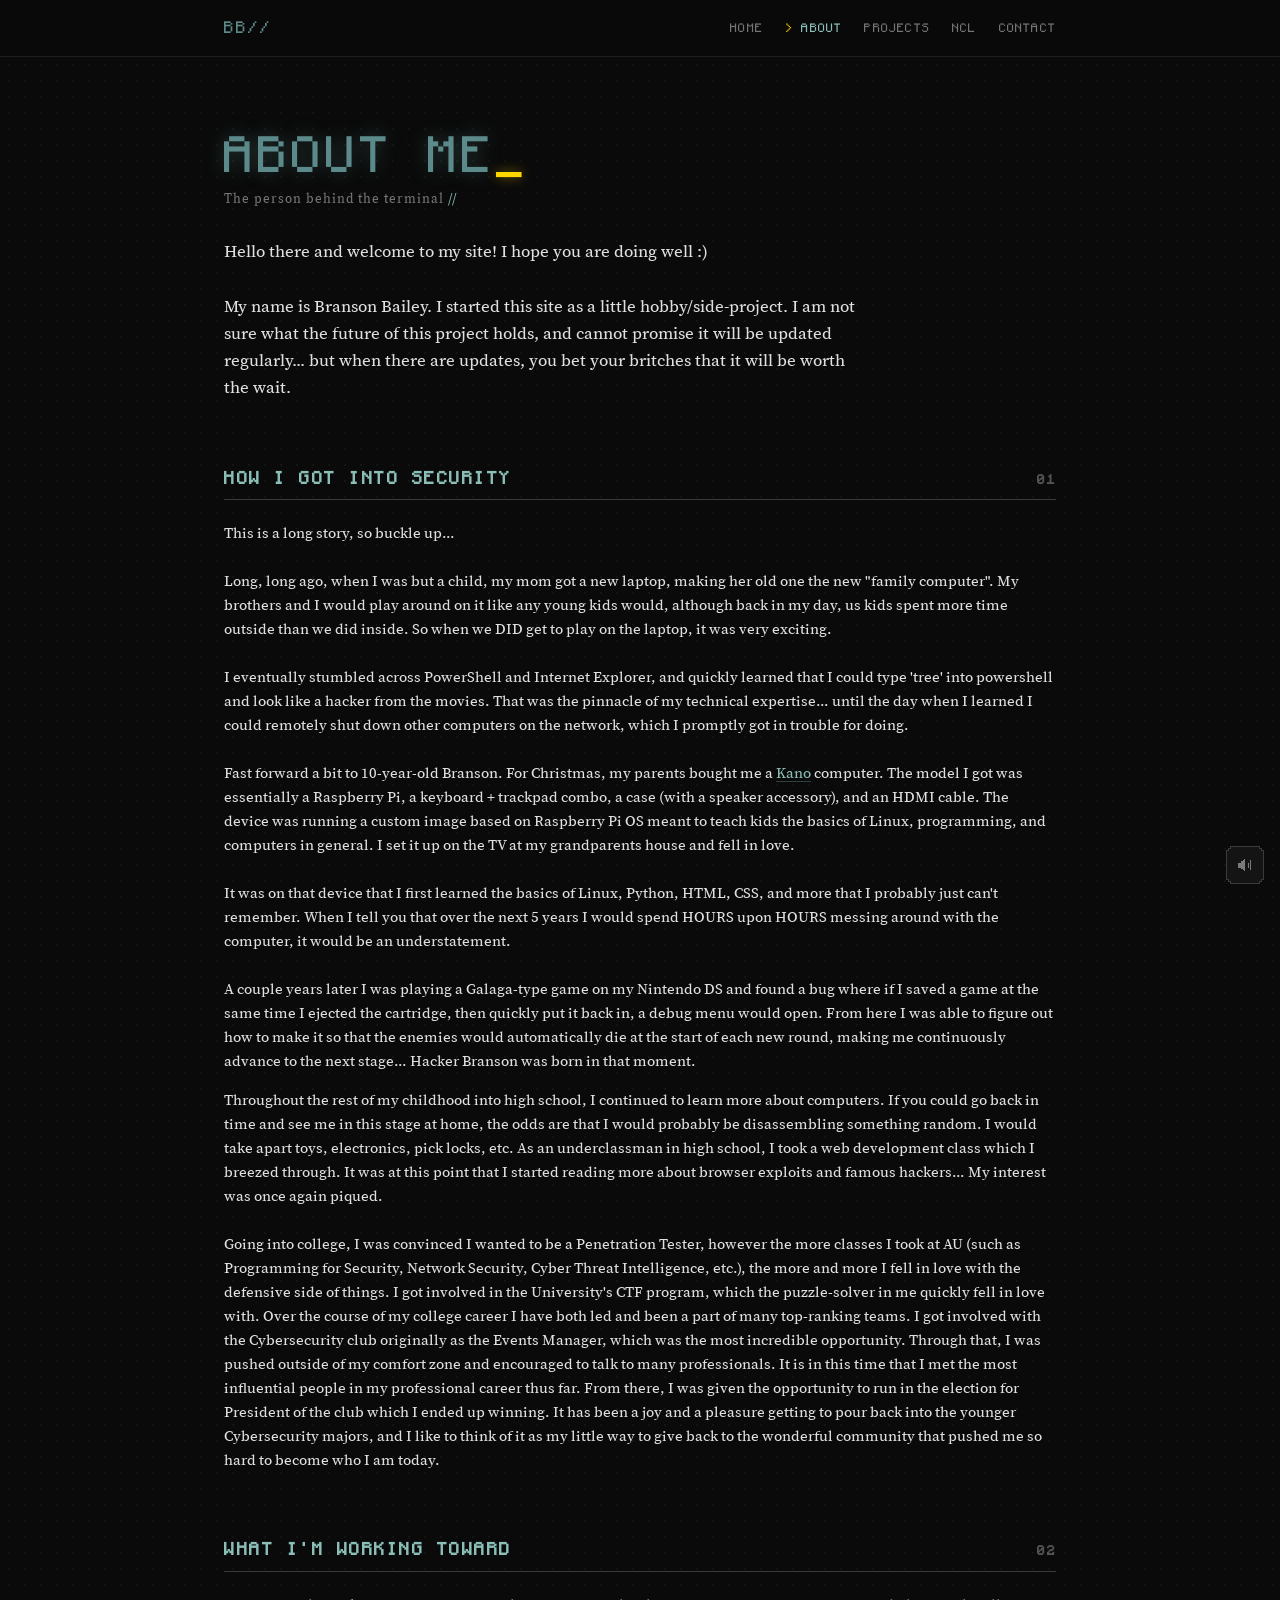
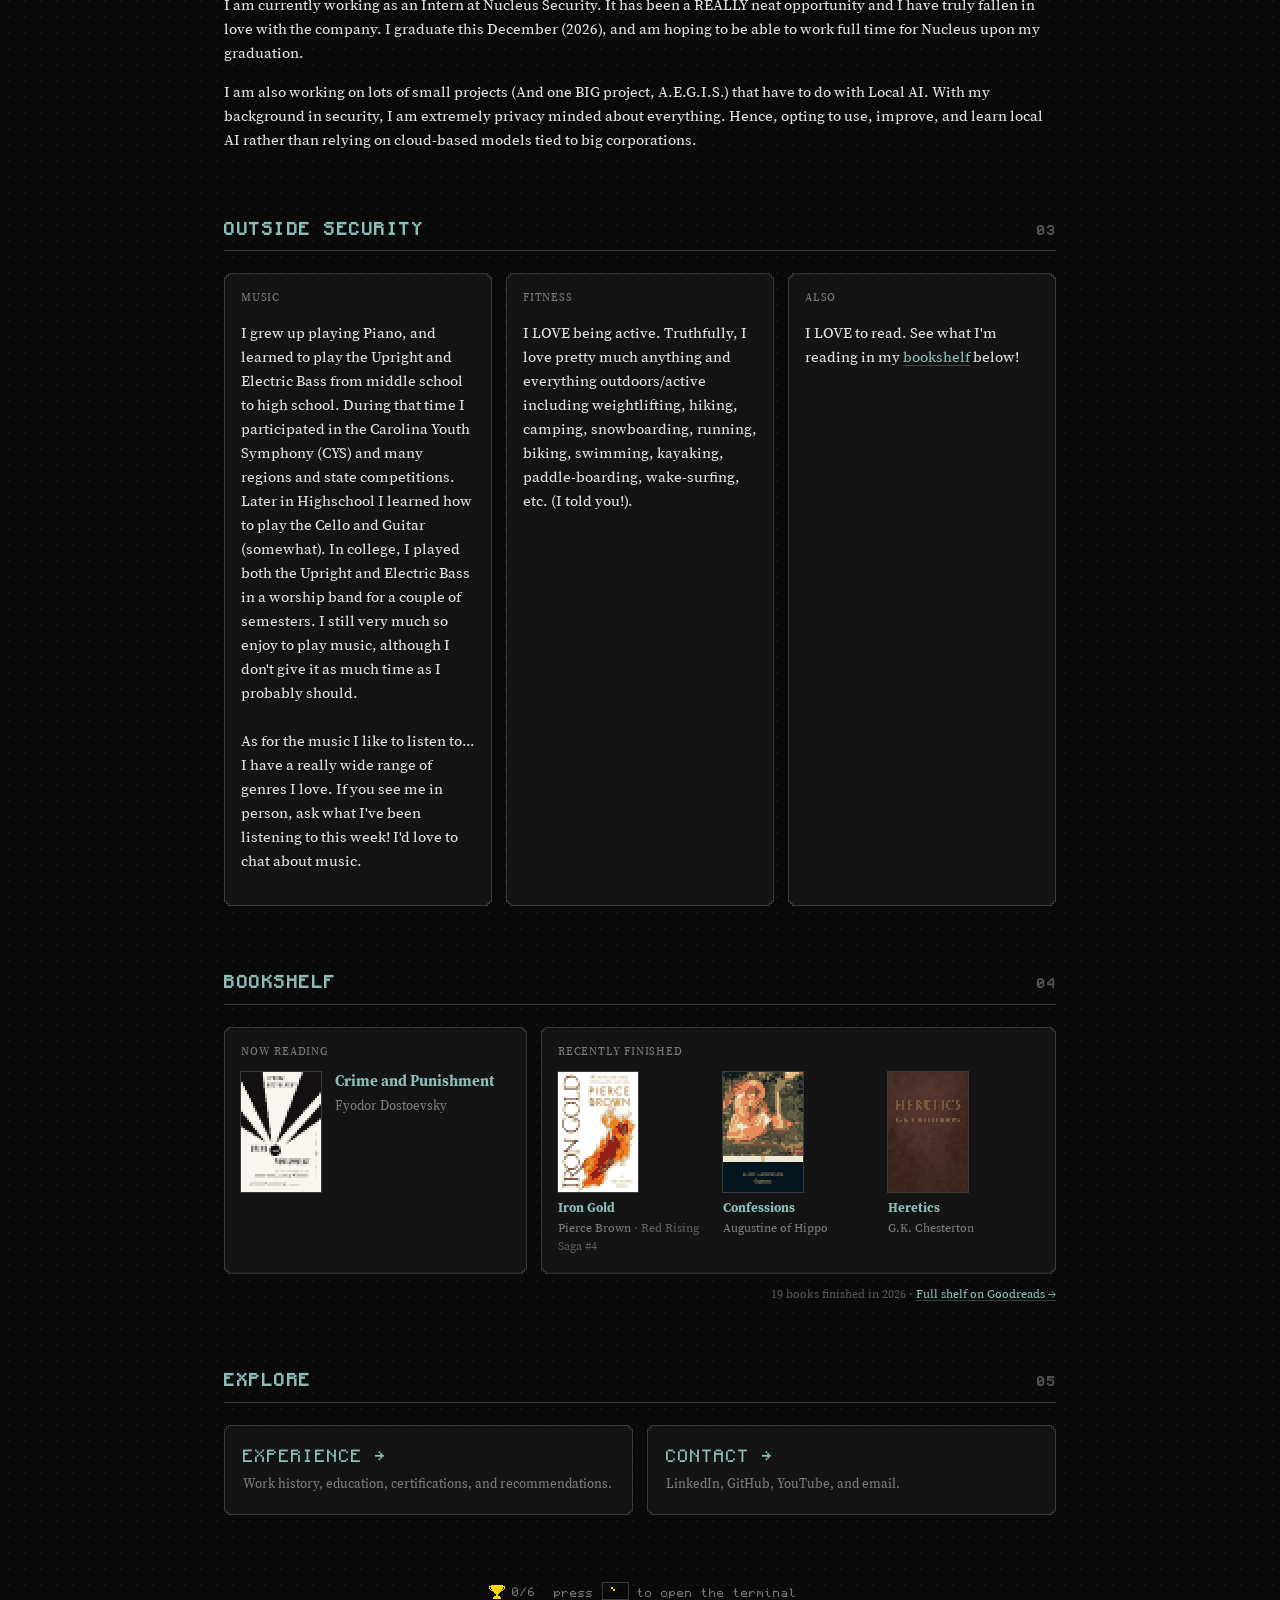
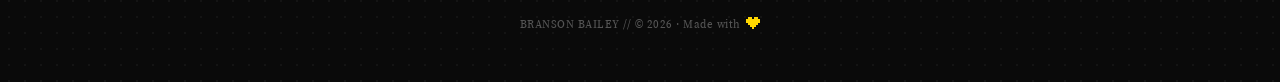
==== about/index.html @ 290ef8e9 "Bookshelf: update from Goodreads" ====
<!DOCTYPE html>
<html lang="en">
<head>
<meta charset="UTF-8">
<meta name="viewport" content="width=device-width, initial-scale=1">
<title>About // Branson Bailey</title>
<meta name="description" content="About Branson Bailey: how he got into cybersecurity, what he is working toward, and life outside security.">
<link rel="canonical" href="https://bransonbailey.github.io/about/">
<meta property="og:type" content="website">
<meta property="og:site_name" content="Branson Bailey">
<meta property="og:title" content="About // Branson Bailey">
<meta property="og:description" content="About Branson Bailey: how he got into cybersecurity, what he is working toward, and life outside security.">
<meta property="og:url" content="https://bransonbailey.github.io/about/">
<meta property="og:image" content="https://bransonbailey.github.io/og-card.png">
<meta property="og:image:width" content="1200">
<meta property="og:image:height" content="630">
<meta property="og:image:alt" content="Pixel-art portrait of Branson Bailey next to his name and role">
<meta name="twitter:card" content="summary_large_image">
<meta name="twitter:title" content="About // Branson Bailey">
<meta name="twitter:description" content="About Branson Bailey: how he got into cybersecurity, what he is working toward, and life outside security.">
<meta name="twitter:image" content="https://bransonbailey.github.io/og-card.png">
<link rel="icon" href="../favicon.svg" type="image/svg+xml">
<link rel="icon" href="../favicon-32.png" type="image/png" sizes="32x32">
<link rel="apple-touch-icon" href="../apple-touch-icon.png">
<link rel="stylesheet" href="../style.css?v=20261014h">
<script src="../console.js?v=20261014h" defer></script>
</head>
<body>

<nav aria-label="Primary">
  <div class="nav-inner">
    <a class="mark" href="../index.html">BB//</a>
    <div class="nav-links">
      <a href="../index.html">Home</a>
      <a href="index.html" class="active" aria-current="page">About</a>
      <a href="../projects/index.html">Projects</a>
      <a href="../ncl/index.html">NCL</a>
      <a href="../index.html#contact">Contact</a>
    </div>
  </div>
</nav>

<main class="report" id="top">

  <h1>ABOUT ME<span class="cursor" aria-hidden="true">_</span></h1>
  <div class="subtitle">The person behind the terminal <span class="accent">//</span></div>

  <!-- To fill in: replace each <p class="placeholder">...</p> with normal <p>...</p> paragraphs.
       Add or remove paragraphs freely; the layout adapts. -->

       <p class="lede">Hello there and welcome to my site! I hope you are doing well :)<br><br>My name is Branson Bailey. I started this site as a little hobby/side-project. I am not sure what the future of this project holds, and cannot promise it will be updated regularly... but when there are updates, you bet your britches that it will be worth the wait.</p>

  <!-- ===================== STORY ===================== -->
  <h2 id="story"><span>How I Got Into Security</span><span class="idx">01</span></h2>
  <p class="">This is a long story, so buckle up...<br><br>Long, long ago, when I was but a child, my mom got a new laptop, making her old one the new "family computer". My brothers and I would play around on it like any young kids would, although back in my day, us kids spent more time outside than we did inside. So when we DID get to play on the laptop, it was very exciting.<br><br>I eventually stumbled across PowerShell and Internet Explorer, and quickly learned that I could type 'tree' into powershell and look like a hacker from the movies. That was the pinnacle of my technical expertise... until the day when I learned I could remotely shut down other computers on the network, which I promptly got in trouble for doing.<br><br>Fast forward a bit to 10-year-old Branson. For Christmas, my parents bought me a <a href="https://www.kano.me" target="_blank" rel="noopener noreferrer">Kano</a> computer. The model I got was essentially a Raspberry Pi, a keyboard + trackpad combo, a case (with a speaker accessory), and an HDMI cable. The device was running a custom image based on Raspberry Pi OS meant to teach kids the basics of Linux, programming, and computers in general. I set it up on the TV at my grandparents house and fell in love.<br><br>It was on that device that I first learned the basics of Linux, Python, HTML, CSS, and more that I probably just can't remember. When I tell you that over the next 5 years I would spend HOURS upon HOURS messing around with the computer, it would be an understatement.<br><br>A couple years later I was playing a Galaga-type game on my Nintendo DS and found a bug where if I saved a game at the same time I ejected the cartridge, then quickly put it back in, a debug menu would open. From here I was able to figure out how to make it so that the enemies would automatically die at the start of each new round, making me continuously advance to the next stage... Hacker Branson was born in that moment.</p>
  <p class="">Throughout the rest of my childhood into high school, I continued to learn more about computers. If you could go back in time and see me in this stage at home, the odds are that I would probably be disassembling something random. I would take apart toys, electronics, pick locks, etc. As an underclassman in high school, I took a web development class which I breezed through. It was at this point that I started reading more about browser exploits and famous hackers... My interest was once again piqued.<br><br>Going into college, I was convinced I wanted to be a Penetration Tester, however the more classes I took at AU (such as Programming for Security, Network Security, Cyber Threat Intelligence, etc.), the more and more I fell in love with the defensive side of things. I got involved in the University's CTF program, which the puzzle-solver in me quickly fell in love with. Over the course of my college career I have both led and been a part of many top-ranking teams. I got involved with the Cybersecurity club originally as the Events Manager, which was the most incredible opportunity. Through that, I was pushed outside of my comfort zone and encouraged to talk to many professionals. It is in this time that I met the most influential people in my professional career thus far. From there, I was given the opportunity to run in the election for President of the club which I ended up winning. It has been a joy and a pleasure getting to pour back into the younger Cybersecurity majors, and I like to think of it as my little way to give back to the wonderful community that pushed me so hard to become who I am today.</p>

  <!-- ===================== GOALS ===================== -->
  <h2 id="goals"><span>What I'm Working Toward</span><span class="idx">02</span></h2>
  <p class="">I am currently working as an Intern at Nucleus Security. It has been a REALLY neat opportunity and I have truly fallen in love with the company. I graduate this December (2026), and am hoping to be able to work full time for Nucleus upon my graduation.</p>
  <p class="">I am also working on lots of small projects (And one BIG project, A.E.G.I.S.) that have to do with Local AI. With my background in security, I am extremely privacy minded about everything. Hence, opting to use, improve, and learn local AI rather than relying on cloud-based models tied to big corporations.</p>

  <!-- ===================== OUTSIDE ===================== -->
  <h2 id="outside"><span>Outside Security</span><span class="idx">03</span></h2>
  <div class="about-grid">
    <div class="about-card">
      <div class="stat-label">Music</div>
      <p class="">I grew up playing Piano, and learned to play the Upright and Electric Bass from middle school to high school. During that time I participated in the Carolina Youth Symphony (CYS) and many regions and state competitions. Later in Highschool I learned how to play the Cello and Guitar (somewhat). In college, I played both the Upright and Electric Bass in a worship band for a couple of semesters. I still very much so enjoy to play music, although I don't give it as much time as I probably should.<br><br>As for the music I like to listen to... I have a really wide range of genres I love. If you see me in person, ask what I've been listening to this week! I'd love to chat about music.</p>
    </div>
    <div class="about-card">
      <div class="stat-label">Fitness</div>
      <p class="">I LOVE being active. Truthfully, I love pretty much anything and everything outdoors/active including weightlifting, hiking, camping, snowboarding, running, biking, swimming, kayaking, paddle-boarding, wake-surfing, etc. (I told you!).</p>
    </div>
    <div class="about-card">
      <div class="stat-label">Also</div>
      <p class="">I LOVE to read. See what I'm reading in my <a href="#reading">bookshelf</a> below!</p>
    </div>
  </div>

  <!-- ===================== BOOKSHELF ===================== -->
  <h2 id="reading"><span>Bookshelf</span><span class="idx">04</span></h2>
  <!-- reading:start (generated daily from Goodreads by .github/scripts/reading.py; edits between these markers are overwritten) -->
  <div class="shelf">
    <div class="about-card shelf-now">
      <div class="stat-label">Now reading</div>
      <a class="book" href="https://www.goodreads.com/book/show/28348" rel="noopener">
        <img class="book-cover" src="../books/28348.png" width="80" height="120" alt="" loading="lazy">
        <span class="book-text"><span class="book-title">Crime and Punishment</span><span class="book-by">Fyodor Dostoevsky</span></span>
      </a>
    </div>
    <div class="about-card shelf-recent">
      <div class="stat-label">Recently finished</div>
      <div class="shelf-row">
        <a class="book book-sm" href="https://www.goodreads.com/book/show/33257757" rel="noopener">
          <img class="book-cover" src="../books/33257757.png" width="80" height="120" alt="" loading="lazy">
          <span class="book-text"><span class="book-title">Iron Gold</span><span class="book-by">Pierce Brown <span class="dim">&middot; Red Rising Saga #4</span></span></span>
        </a>
        <a class="book book-sm" href="https://www.goodreads.com/book/show/95198786" rel="noopener">
          <img class="book-cover" src="../books/95198786.png" width="80" height="120" alt="" loading="lazy">
          <span class="book-text"><span class="book-title">Confessions</span><span class="book-by">Augustine of Hippo</span></span>
        </a>
        <a class="book book-sm" href="https://www.goodreads.com/book/show/612143" rel="noopener">
          <img class="book-cover" src="../books/612143.png" width="80" height="120" alt="" loading="lazy">
          <span class="book-text"><span class="book-title">Heretics</span><span class="book-by">G.K. Chesterton</span></span>
        </a>
      </div>
    </div>
  </div>
  <p class="note shelf-note">19 books finished in 2026 &middot; <a href="https://www.goodreads.com/user/show/196218728" rel="noopener">Full shelf on Goodreads &rarr;</a></p>
  <!-- reading:end -->

  <!-- ===================== NEXT ===================== -->
  <h2><span>Explore</span><span class="idx">05</span></h2>
  <div class="explore">
    <a href="../index.html">
      <div class="stat-value">EXPERIENCE &rarr;</div>
      <p>Work history, education, certifications, and recommendations.</p>
    </a>
    <a href="../index.html#contact">
      <div class="stat-value">CONTACT &rarr;</div>
      <p>LinkedIn, GitHub, YouTube, and email.</p>
    </a>
  </div>

  <div class="footer">BRANSON BAILEY // &copy; 2026 &middot; Made with <svg class="heart" viewBox="0 0 7 6" shape-rendering="crispEdges" role="img" aria-label="love"><path d="M1 0h2v1H1zM4 0h2v1H4zM0 1h7v2H0zM1 3h5v1H1zM2 4h3v1H2zM3 5h1v1H3z"/></svg></div>
</main>

</body>
</html>
---- style.css ----
@font-face { font-family: 'Monocraft'; src: url(fonts/Monocraft.ttf) format('truetype'); font-display: swap; }
@font-face { font-family: 'Sourcerer'; font-weight: 400; src: url(fonts/Sourcerer-Regular.ttf) format('truetype'); font-display: swap; }
@font-face { font-family: 'Sourcerer'; font-weight: 700; src: url(fonts/Sourcerer-Bold.ttf) format('truetype'); font-display: swap; }

:root {
  --bg: #0a0a0a;
  --fg: #e0e0e0;
  --muted: rgba(224,224,224,0.5);
  --faint: rgba(224,224,224,0.35);
  --panel: #141414;
  --border: #3a3a3a;
  --rule: #1e1e1e;
  --accent: #5c8a8a;
  --accent-hi: #8abeb7;
  --blue: #2e5c8a;
  --blue-hi: #5c8aae;
  --gold: #ffd700;
  --purple: #8b5a8c;
  --green: #a1c659;
  --red: #c43e1c;
  /* pixel-art corner: two 2px steps cut into each corner */
  --notch: polygon(0 4px, 2px 4px, 2px 2px, 4px 2px, 4px 0,
    calc(100% - 4px) 0, calc(100% - 4px) 2px, calc(100% - 2px) 2px, calc(100% - 2px) 4px, 100% 4px,
    100% calc(100% - 4px), calc(100% - 2px) calc(100% - 4px), calc(100% - 2px) calc(100% - 2px), calc(100% - 4px) calc(100% - 2px), calc(100% - 4px) 100%,
    4px 100%, 4px calc(100% - 2px), 2px calc(100% - 2px), 2px calc(100% - 4px), 0 calc(100% - 4px));
}

* { box-sizing: border-box; }
html { scroll-behavior: smooth; scroll-padding-top: 72px; }
body {
  margin: 0; background: var(--bg); color: var(--fg);
  font-family: 'Sourcerer', ui-monospace, monospace; font-size: 15px; line-height: 1.6;
  display: flex; flex-direction: column; align-items: center;
}
::selection { background: var(--accent); color: var(--bg); }
a { color: var(--accent-hi); text-decoration: none; border-bottom: 1px solid rgba(138,190,183,0.3); }
a:hover { color: var(--gold); border-bottom-color: var(--gold); }
a:focus-visible, button:focus-visible { outline: 2px solid var(--gold); outline-offset: 3px; border-radius: 2px; }

/* ---------- nav ---------- */
nav {
  position: sticky; top: 0; z-index: 10; width: 100%;
  background: rgba(10,10,10,0.92); border-bottom: 1px solid var(--rule);
  display: flex; justify-content: center;
}
.nav-inner { width: 880px; max-width: 100%; padding: 0 24px; display: flex; align-items: center; justify-content: space-between; height: 56px; }
.mark { font-family: 'Monocraft', monospace; color: var(--accent); font-size: 15px; letter-spacing: 2px; border: none; }
.mark:hover { border: none; }
.nav-links { display: flex; gap: 22px; }
.nav-links a {
  font-family: 'Monocraft', monospace; font-size: 11px; letter-spacing: 1.2px; text-transform: uppercase;
  color: var(--muted); border: none; padding: 6px 0;
}
.nav-links a:hover, .nav-links a.active { color: var(--accent-hi); }
.nav-links a.active::before { content: '> '; color: var(--gold); }

/* ---------- page shell (report container) ---------- */
.report { width: 880px; max-width: 100%; padding: 72px 24px 48px; }

h1 {
  font-family: 'Monocraft', monospace; font-weight: 400; font-size: 46px; line-height: 1.1; color: var(--accent);
  letter-spacing: 3px; margin: 0 0 10px 0; text-shadow: 0 0 18px rgba(92,138,138,0.4);
}
.cursor { color: var(--gold); text-shadow: 0 0 12px rgba(255,215,0,0.45); animation: blink 1.1s steps(1) infinite; }
@keyframes blink { 50% { opacity: 0; } }
.subtitle { color: var(--muted); font-size: 13px; letter-spacing: 1px; margin-bottom: 28px; }
.subtitle .accent { color: var(--accent-hi); }
.lede { font-size: 17px; max-width: 640px; margin: 0 0 32px 0; text-wrap: pretty; }
.lede strong { color: var(--fg); }

h2 {
  font-family: 'Monocraft', monospace; font-size: 16px; color: var(--accent-hi);
  letter-spacing: 1.5px; text-transform: uppercase; border-bottom: 1px solid var(--border);
  padding-bottom: 8px; margin: 64px 0 22px 0; display: flex; justify-content: space-between; align-items: baseline;
}
h2 .idx { color: var(--faint); font-size: 12px; }

/* ---------- stat cards ---------- */
.stat-grid { display: grid; grid-template-columns: repeat(4, 1fr); gap: 14px; }
.stat-card { background: var(--panel); border: 1px solid var(--border); border-radius: 6px; padding: 14px 14px; }
.stat-label { font-size: 10.5px; color: var(--muted); text-transform: uppercase; letter-spacing: 0.8px; margin-bottom: 6px; }
.stat-value { font-size: 19px; font-weight: 700; }
.stat-sub { font-size: 11.5px; color: var(--muted); margin-top: 2px; }

/* ---------- experience timeline ---------- */
.entry { display: grid; grid-template-columns: 170px 1fr; gap: 24px; padding: 18px 0; border-bottom: 1px solid var(--rule); }
.entry:last-child { border-bottom: none; }
.when { font-size: 12px; color: var(--muted); letter-spacing: 0.5px; padding-top: 3px; }
.what h3 { font-family: 'Sourcerer', monospace; font-size: 16px; font-weight: 700; margin: 0; }
.what .org { color: var(--accent-hi); font-size: 13px; margin-bottom: 6px; }
.what p { margin: 6px 0 0; color: rgba(224,224,224,0.82); font-size: 14px; text-wrap: pretty; }
.what ul { margin: 6px 0 0; padding-left: 18px; color: rgba(224,224,224,0.82); font-size: 14px; }
.what li { margin-bottom: 2px; }

/* ---------- featured project ---------- */
.feature { background: var(--panel); border: 1px solid var(--border); border-radius: 6px; padding: 28px 28px 22px; }
.feature-head { display: flex; justify-content: space-between; align-items: baseline; gap: 16px; flex-wrap: wrap; }
.feature h3 { font-family: 'Monocraft', monospace; font-size: 26px; color: var(--accent); letter-spacing: 2px; margin: 0; text-shadow: 0 0 12px rgba(92,138,138,0.35); }
.status { font-size: 11px; letter-spacing: 1px; text-transform: uppercase; color: var(--gold); }
.status::before { content: ''; display: inline-block; width: 7px; height: 7px; background: var(--gold); border-radius: 50%; margin-right: 7px; vertical-align: 1px; box-shadow: 0 0 8px rgba(255,215,0,0.7); }
.expand { color: var(--muted); font-size: 12.5px; letter-spacing: 0.5px; margin: 4px 0 16px; }
.feature p { margin: 0 0 18px; max-width: 680px; text-wrap: pretty; }
.feature-cols { display: grid; grid-template-columns: 1fr 1fr; gap: 28px; }
.spec { width: 100%; border-collapse: collapse; font-size: 13px; }
.spec td { padding: 7px 0; border-bottom: 1px solid var(--rule); vertical-align: top; }
.spec tr:last-child td { border-bottom: none; }
.spec td:first-child { color: var(--muted); width: 38%; text-transform: uppercase; font-size: 10.5px; letter-spacing: 0.8px; padding-top: 9px; }
.cap-list { list-style: none; margin: 0; padding: 0; font-size: 13.5px; }
.cap-list li { padding: 6px 0; border-bottom: 1px solid var(--rule); }
.cap-list li:last-child { border-bottom: none; }
.cap-list li::before { content: '> '; color: var(--accent); font-family: 'Monocraft', monospace; font-size: 11px; }
.col-label { font-size: 10.5px; color: var(--muted); text-transform: uppercase; letter-spacing: 0.8px; margin-bottom: 4px; }

/* ---------- project index ---------- */
.proj { display: grid; grid-template-columns: 44px 1fr auto; gap: 18px; padding: 20px 0; border-bottom: 1px solid var(--rule); align-items: start; }
.proj:last-child { border-bottom: none; }
.proj-num { font-family: 'Monocraft', monospace; color: var(--faint); font-size: 13px; padding-top: 2px; }
.proj h3 { font-size: 16px; margin: 0 0 4px; font-weight: 700; }
.proj p { margin: 0 0 8px; font-size: 14px; color: rgba(224,224,224,0.82); max-width: 600px; text-wrap: pretty; }
.tags { display: flex; flex-wrap: wrap; gap: 6px; }
.tag { font-size: 10.5px; letter-spacing: 0.6px; color: var(--accent-hi); border: 1px solid var(--border); border-radius: 3px; padding: 1px 7px; }
.proj-link { font-size: 12px; white-space: nowrap; padding-top: 2px; }
.warn { color: var(--gold); font-size: 11px; letter-spacing: 0.6px; text-transform: uppercase; }

/* ---------- bar rows (NCL) ---------- */
.legend { display: flex; gap: 20px; font-size: 11.5px; color: var(--muted); margin: -8px 0 16px; }
.ind { --c: var(--accent); }
.team { --c: var(--blue); }
.legend span::before { content: ''; display: inline-block; width: 10px; height: 10px; border-radius: 2px; margin-right: 7px; vertical-align: -1px; background: var(--c); }
.bar-row { display: grid; grid-template-columns: 250px 1fr 90px; align-items: center; gap: 12px; margin-bottom: 10px; font-size: 12.5px; }
.bar-label { opacity: 0.85; overflow: hidden; text-overflow: ellipsis; white-space: nowrap; }
.bar-label .dim { color: var(--faint); }
.bar-track { background: var(--panel); border: 1px solid var(--border); border-radius: 3px; height: 14px; overflow: hidden; }
.bar-fill { height: 100%; border-radius: 3px; background: var(--c); animation: grow 1100ms cubic-bezier(.2,.7,.2,1) both; }
@keyframes grow { from { width: 0; } }
.bar-value { text-align: right; font-size: 12px; }
.bar-value.gold { color: var(--gold); font-weight: 700; }
.note { font-size: 11.5px; color: var(--faint); margin-top: 12px; }

/* ---------- tables ---------- */
table.data { width: 100%; border-collapse: collapse; font-size: 13px; }
table.data th { text-align: left; color: var(--muted); text-transform: uppercase; font-size: 10.5px; letter-spacing: 0.6px; font-weight: 400; padding: 6px 8px; border-bottom: 1px solid var(--border); }
table.data td { padding: 10px 8px; border-bottom: 1px solid var(--rule); }
table.data tr:last-child td { border-bottom: none; }
table.data td.gold { color: var(--gold); font-weight: 700; }

/* ---------- quote ---------- */
blockquote { margin: 0; padding: 26px 28px; background: var(--panel); border: 1px solid var(--border); border-radius: 6px; }
blockquote p { margin: 0 0 12px; font-size: 16px; text-wrap: pretty; }
blockquote p:first-of-type::before { content: '\201C'; color: var(--gold); font-weight: 700; }
blockquote p:last-of-type::after { content: '\201D'; color: var(--gold); font-weight: 700; }
blockquote footer { font-size: 12px; color: var(--muted); }
blockquote footer strong { color: var(--fg); }
.what .tags { margin-top: 8px; }
.what a { color: var(--accent-hi); }
.what h3 a.news-link { color: var(--fg, #e0e0e0); text-decoration: none; }
.what h3 a.news-link:hover { color: var(--accent-hi); text-decoration: underline; }

/* ---------- contact ---------- */
.contact { display: grid; grid-template-columns: repeat(2, 1fr); gap: 14px; }
.contact a { display: block; background: var(--panel); border: 1px solid var(--border); border-radius: 6px; padding: 16px; color: var(--fg); }
.contact a:hover { border-color: var(--accent); color: var(--fg); }
.contact .stat-value { font-size: 15px; color: var(--accent-hi); word-break: break-all; }
.contact a:hover .stat-value { color: var(--gold); }

.footer .heart { width: 14px; height: 12px; fill: var(--gold); vertical-align: -1px; margin-left: 2px; }
.footer { margin-top: 64px; font-size: 10.5px; color: var(--faint); letter-spacing: 0.5px; text-align: center; }

/* ---------- terminal easter egg (press `) ---------- */
.term { position: fixed; left: 50%; bottom: 24px; transform: translateX(-50%); z-index: 50;
  width: min(720px, calc(100vw - 32px)); background: var(--panel); border: 1px solid var(--accent);
  border-radius: 6px; box-shadow: 0 12px 40px rgba(0,0,0,0.6); font-family: 'Monocraft', monospace; font-size: 12.5px; }
.term[hidden] { display: none; }
.term-bar { display: flex; justify-content: space-between; align-items: center; padding: 6px 12px;
  border-bottom: 1px solid var(--border); color: var(--muted); font-size: 11px; letter-spacing: 1px; }
.term-x { background: none; border: 0; color: var(--muted); font: inherit; font-size: 16px; cursor: pointer; padding: 0 2px; }
.term-x:hover, .term-x:focus-visible { color: var(--fg); }
.term-out { height: 260px; overflow-y: auto; padding: 10px 12px 0; white-space: pre-wrap; line-height: 1.5; }
.term-out .cmd { color: var(--accent-hi); }
.term-out .dim { color: var(--muted); }
.term-out .err { color: var(--red); }
.term-out .ok { color: var(--green); }
.term-out .hi { color: var(--gold); }
.term-out a { color: var(--accent-hi); }
.term-row { display: flex; padding: 4px 12px 10px; color: var(--accent-hi); white-space: pre; cursor: text; }
.term-row input { flex: 1; min-width: 0; background: none; border: 0; outline: none; color: var(--fg); font: inherit; caret-color: var(--gold); padding: 0; }
.term-out[hidden], .term-row[hidden] { display: none; }
.snake { padding: 10px 12px 12px; }
.snake-hud { display: flex; justify-content: space-between; color: var(--gold); letter-spacing: 1px; margin-bottom: 8px; }
.snake-stat { color: var(--accent-hi); white-space: pre; }
.snake canvas { display: block; margin: 0 auto; border: 1px solid var(--border); touch-action: none; outline: none; }
.snake canvas:focus-visible { border-color: var(--accent); }
.snake-tip { margin-top: 8px; color: var(--muted); font-size: 11px; text-align: center; white-space: pre; }
.snake-pad { display: flex; justify-content: center; gap: 8px; margin-top: 10px; }
.snake-pad button { min-width: 44px; height: 40px; background: var(--bg); border: 1px solid var(--border); border-radius: 4px;
  color: var(--accent-hi); font: inherit; font-size: 15px; touch-action: manipulation; -webkit-user-select: none; user-select: none; }
.snake-pad button:active { border-color: var(--accent); color: var(--gold); }

/* ---------- responsive ---------- */
@media (prefers-reduced-motion: reduce) {
  html { scroll-behavior: auto; }
  .cursor { animation: none; }
  .go-start { animation: none; }
  .ach-toast { transition: none; }
  .avatar-strip { animation: none; }
  .bar-fill { animation: none; }
}

/* ---------- multi-page additions ---------- */
.lede a { color: var(--fg); font-weight: 700; }
.lede a:hover { color: var(--gold); }
.lede a.more { color: var(--accent-hi); font-size: 13px; font-weight: 400; display: block; width: fit-content; margin-top: 8px; }
.lede a.more:hover { color: var(--gold); }
.explore { display: grid; grid-template-columns: 1fr 1fr; gap: 14px; }
.explore a { display: block; background: var(--panel); border: 1px solid var(--border); border-radius: 6px; padding: 18px; color: var(--fg); }
.explore a:hover { border-color: var(--accent); color: var(--fg); }
.explore .stat-value { font-family: 'Monocraft', monospace; font-weight: 400; font-size: 16px; color: var(--accent-hi); letter-spacing: 1px; }
.explore a:hover .stat-value { color: var(--gold); }
.explore p { margin: 6px 0 0; font-size: 13px; color: var(--muted); }
table.data td.mono { font-size: 12px; color: var(--muted); letter-spacing: 0.5px; }


/* ---------- notched pixel cards ----------
   clip-path would also cut a normal border, so the outline is the card's own background (--o)
   and the panel fill is a ::before inset by the 1px transparent border, notched the same way. */
.stat-card, .feature, blockquote, .contact a, .explore a, .ach-toast, .about-card, .snd, .talk {
  --o: var(--border); position: relative; isolation: isolate;
  border-color: transparent; border-radius: 0; background: var(--o); clip-path: var(--notch);
}
.stat-card::before, .feature::before, blockquote::before, .contact a::before, .explore a::before, .ach-toast::before, .about-card::before, .snd::before, .talk::before {
  content: ''; position: absolute; inset: 0; z-index: -1; background: var(--panel); clip-path: var(--notch);
}
.contact a:hover, .explore a:hover { --o: var(--accent); border-color: transparent; }
/* clip-path hides focus outlines, so focus lights the pixel outline instead */
.contact a:focus-visible, .explore a:focus-visible { --o: var(--gold); outline: none; }

/* 8-bit sound toggle (built by console.js) */
.snd { position: fixed; right: 16px; bottom: 16px; z-index: 40; width: 38px; height: 38px; padding: 8px;
  border: 1px solid transparent; color: var(--muted); cursor: pointer; }
.snd svg { display: block; width: 20px; height: 20px; }
.snd:hover { --o: var(--accent); color: var(--accent-hi); }
.snd:focus-visible { --o: var(--gold); outline: none; color: var(--accent-hi); }
.snd[aria-pressed="true"] { color: var(--red); }

/* ---------- contact icons (16x16 grid, same as favicon) ---------- */
.contact a { display: grid; grid-template-columns: 32px 1fr; column-gap: 14px; align-items: center; }
.contact .px-icon { grid-row: span 2; width: 32px; height: 32px; color: var(--accent-hi); }
.contact a:hover .px-icon, .contact a:focus-visible .px-icon { color: var(--gold); }
.contact .stat-label { margin-bottom: 0; }

/* ---------- project cartridges ---------- */
.cart { display: block; width: 48px; height: 60px; }
.proj { grid-template-columns: 48px 1fr auto; }
.proj-num { text-align: center; }
.proj-num .cart { margin-bottom: 6px; }
.feature-title { display: flex; align-items: center; gap: 16px; }

/* ---------- achievements toast ---------- */
.ach-toast { --o: var(--gold); position: fixed; top: 72px; right: 20px; z-index: 60; display: flex; align-items: center; gap: 12px;
  border: 1px solid transparent; padding: 10px 18px 10px 12px; font-family: 'Monocraft', monospace; max-width: calc(100vw - 40px);
  transform: translateX(calc(100% + 40px)); transition: transform 320ms steps(8); pointer-events: none; }
.ach-toast.show { transform: none; }
.ach-toast svg { width: 32px; height: 32px; flex: none; }
.ach-k { font-size: 10px; letter-spacing: 1.5px; color: var(--gold); }
.ach-n { font-size: 13px; color: var(--fg); }

/* ---------- 404: GAME OVER ---------- */
.gameover { min-height: 100vh; display: flex; flex-direction: column; align-items: center; justify-content: center; text-align: center; padding-top: 48px; }
.go-title { font-size: clamp(44px, 11vw, 96px); letter-spacing: 6px; margin: 0 0 14px; color: var(--accent-hi); text-shadow: 0 0 22px rgba(138,190,183,0.45); }
.go-sub { color: var(--muted); font-size: 13px; letter-spacing: 1px; margin: 0 0 40px; }
.go-continue { font-family: 'Monocraft', monospace; font-size: 22px; letter-spacing: 3px; margin: 0 0 32px; color: var(--fg); }
.go-continue #go-count { display: inline-block; min-width: 1.4em; color: var(--gold); text-shadow: 0 0 12px rgba(255,215,0,0.5); }
.go-start { font-family: 'Monocraft', monospace; font-size: 16px; letter-spacing: 2px; color: var(--gold); border: none; padding: 6px 10px; animation: blink 1.1s steps(1) infinite; }
.go-start:hover, .go-start:focus-visible { color: var(--accent-hi); border: none; animation: none; }
.gameover .footer { margin-top: 72px; }

/* ---------- pixel avatar: 32x32 sprite, two frames side by side, blink via steps() ---------- */
.hero { display: flex; align-items: center; gap: 24px; margin-bottom: 10px; }
.hero h1 { margin: 0; }
.avatar { width: 96px; height: 96px; flex: none; overflow: hidden; }
.avatar-strip { display: block; width: 192px; height: 96px; animation: av-blink 3s steps(1) infinite; }
@keyframes av-blink { 0% { transform: none; } 95%, 100% { transform: translateX(-50%); } }

/* ---------- about page ---------- */
.placeholder { border: 1px dashed var(--border); border-radius: 6px; padding: 12px 14px; color: var(--faint); font-size: 14px; margin: 0 0 12px; }
.lede.placeholder { font-size: 15px; margin-bottom: 32px; }
.about-grid { display: grid; grid-template-columns: repeat(3, 1fr); gap: 14px; }
.about-card { border: 1px solid transparent; padding: 16px; }
.about-card .stat-label { margin-bottom: 10px; }
.about-card .placeholder { margin: 0; }

/* ---------- about: bookshelf (markup generated by .github/scripts/reading.py) ---------- */
.shelf { display: grid; grid-template-columns: 1fr 1.7fr; gap: 14px; }
.shelf .stat-label { margin-bottom: 12px; }
.book { display: flex; gap: 14px; align-items: flex-start; color: var(--fg); border: none; }
.book + .book { margin-top: 14px; }
.book:hover { color: var(--fg); border: none; }
.book:hover .book-title { color: var(--gold); }
.book-cover { display: block; flex: none; width: 80px; height: 120px; image-rendering: pixelated; background: var(--bg); outline: 1px solid var(--border); }
.book-cover.none { background: repeating-linear-gradient(0deg, var(--rule) 0 4px, var(--bg) 4px 8px); }
.book-text { display: flex; flex-direction: column; min-width: 0; }
.book-title { font-weight: 700; font-size: 15px; line-height: 1.35; color: var(--accent-hi); text-wrap: pretty; }
.book-by { font-size: 12.5px; color: var(--muted); margin-top: 4px; }
.book-by .dim { color: var(--faint); }
.shelf-row { display: grid; grid-template-columns: repeat(3, 1fr); gap: 14px; }
.book-sm { flex-direction: column; gap: 8px; }
.book-sm + .book-sm { margin-top: 0; }
.book-sm .book-title { font-size: 13px; }
.book-sm .book-by { font-size: 11.5px; margin-top: 2px; }
.shelf-note { text-align: right; }

/* ---------- footer achievement count + terminal hint (built by console.js) ---------- */
.ach-bar { display: flex; justify-content: center; align-items: center; flex-wrap: wrap; gap: 4px 12px; margin-bottom: 12px;
  font-family: 'Monocraft', monospace; font-size: 11px; letter-spacing: 1px; }
.ach-count { display: inline-flex; align-items: center; gap: 7px; background: none; border: 0; padding: 4px 6px;
  font: inherit; letter-spacing: inherit; color: var(--muted); cursor: pointer; }
.ach-count svg { width: 16px; height: 16px; color: var(--gold); }
.ach-count:hover { color: var(--accent-hi); }
.ach-count.done { color: var(--gold); }
.ach-hint { color: var(--muted); }
.ach-hint kbd { font: inherit; font-size: 18px; line-height: 14px; display: inline-block; height: 18px; vertical-align: -4px; color: var(--gold);
  border: 1px solid var(--border); padding: 4px 6px 0; }
/* ---------- avatar dialog box (built by console.js) ---------- */
.hero { position: relative; }
.avatar.can-talk { cursor: pointer; }
.avatar.can-talk:hover { transform: translateY(-2px); }
.avatar:focus-visible { outline: 2px solid var(--gold); outline-offset: 3px; }
.avatar-bubble { position: absolute; left: 82px; top: -12px; width: 24px; height: 20px; color: var(--gold); cursor: pointer;
  animation: bob 1s steps(1) infinite; }
@keyframes bob { 50% { transform: translateY(-2px); } }
.talk { --o: var(--accent); position: fixed; left: 50%; bottom: 24px; transform: translateX(-50%); z-index: 50;
  width: min(600px, calc(100vw - 32px)); display: flex; align-items: flex-start; gap: 16px;
  border: 2px solid transparent; padding: 14px 40px 16px 14px; cursor: pointer; font-family: 'Monocraft', monospace; }
.talk:focus { outline: none; }
.talk:focus-visible { --o: var(--gold); }
.talk-face { flex: none; width: 64px; height: 64px; overflow: hidden; }
.talk-strip { display: block; width: 128px; height: 64px; animation: av-blink 3s steps(1) infinite; }
.talk-body { flex: 1; min-width: 0; }
.talk-name { font-size: 11px; letter-spacing: 2px; color: var(--gold); margin-bottom: 6px; }
.talk-text { margin: 0; font-size: 14px; line-height: 1.6; color: var(--fg); }
.talk-rest { visibility: hidden; }
.talk-more { position: absolute; right: 14px; bottom: 10px; font-size: 12px; color: var(--gold); animation: blink 1.1s steps(1) infinite; }
.talk-x { position: absolute; top: 6px; right: 8px; background: none; border: 0; padding: 0 4px; line-height: 1;
  color: var(--muted); font: inherit; font-size: 16px; cursor: pointer; }
.talk-x:hover, .talk-x:focus-visible { color: var(--fg); }
.talk-x:focus-visible { outline-offset: 0; }
.vh { position: absolute; width: 1px; height: 1px; overflow: hidden; clip: rect(0 0 0 0); white-space: nowrap; }
@media (prefers-reduced-motion: reduce) {
  .avatar-bubble, .talk-strip, .talk-more { animation: none; }
}

/* ---------- backgrounds: dot grid (every page), dithered glow (home hero), starfield (404) ---------- */
body { position: relative; background-position: center top;
  background-image: url("data:image/svg+xml,%3Csvg xmlns='http://www.w3.org/2000/svg' width='16' height='16'%3E%3Crect width='2' height='2' fill='%23e0e0e0' fill-opacity='.05'/%3E%3C/svg%3E"); }
/* bg-glow.png: 300x100 teal ellipse, 4x4 Bayer ordered dither; scaled 4x so each dither dot is a chunky pixel */
.home::before { content: ''; position: absolute; top: 0; left: 0; right: 0; height: 400px; z-index: -1; pointer-events: none;
  background: url(bg-glow.png) calc(50% - 160px) 0 / 1200px 400px no-repeat; image-rendering: pixelated; opacity: 0.22; }
.arcade { background-image: none; }
.arcade::before, .arcade::after { content: ''; position: fixed; inset: 0; z-index: -1; pointer-events: none; }
.arcade::before { opacity: 0.6; background-position: 0 0, 137px 89px;
  background-image: url("data:image/svg+xml,%3Csvg xmlns='http://www.w3.org/2000/svg' width='311' height='311' shape-rendering='crispEdges'%3E%3Crect x='169' y='81' width='2' height='2' fill='%235c6060'/%3E%3Crect x='28' y='41' width='1' height='1' fill='%23e0e0e0'/%3E%3Crect x='191' y='302' width='1' height='1' fill='%23e0e0e0'/%3E%3Crect x='263' y='113' width='1' height='1' fill='%23e0e0e0'/%3E%3Crect x='48' y='226' width='2' height='2' fill='%235c6060'/%3E%3Crect x='39' y='127' width='1' height='1' fill='%23e0e0e0'/%3E%3Crect x='286' y='221' width='1' height='1' fill='%23e0e0e0'/%3E%3Crect x='293' y='67' width='1' height='1' fill='%238abeb7'/%3E%3Crect x='302' y='35' width='2' height='2' fill='%235c6060'/%3E%3Crect x='29' y='117' width='1' height='1' fill='%23e0e0e0'/%3E%3Crect x='289' y='72' width='1' height='1' fill='%235c6060'/%3E%3Crect x='218' y='77' width='1' height='1' fill='%23e0e0e0'/%3E%3Crect x='296' y='161' width='1' height='1' fill='%238abeb7'/%3E%3Crect x='56' y='301' width='1' height='1' fill='%238abeb7'/%3E%3Crect x='194' y='53' width='1' height='1' fill='%23e0e0e0'/%3E%3Crect x='292' y='34' width='1' height='1' fill='%238abeb7'/%3E%3C/svg%3E"),
    url("data:image/svg+xml,%3Csvg xmlns='http://www.w3.org/2000/svg' width='467' height='467' shape-rendering='crispEdges'%3E%3Crect x='235' y='447' width='2' height='2' fill='%238abeb7'/%3E%3Crect x='442' y='403' width='2' height='2' fill='%235c6060'/%3E%3Crect x='235' y='264' width='2' height='2' fill='%238abeb7'/%3E%3Crect x='101' y='98' width='2' height='2' fill='%238abeb7'/%3E%3Crect x='247' y='326' width='2' height='2' fill='%238abeb7'/%3E%3Crect x='410' y='99' width='1' height='1' fill='%23e0e0e0'/%3E%3Crect x='232' y='159' width='1' height='1' fill='%238abeb7'/%3E%3Crect x='50' y='279' width='1' height='1' fill='%23e0e0e0'/%3E%3Crect x='308' y='206' width='2' height='2' fill='%235c6060'/%3E%3Crect x='338' y='382' width='2' height='2' fill='%238abeb7'/%3E%3Crect x='336' y='84' width='2' height='2' fill='%238abeb7'/%3E%3Crect x='11' y='429' width='2' height='2' fill='%238abeb7'/%3E%3C/svg%3E"); }
.arcade::after { background-image: url("data:image/svg+xml,%3Csvg xmlns='http://www.w3.org/2000/svg' width='743' height='743' shape-rendering='crispEdges'%3E%3Crect x='641' y='265' width='2' height='2' fill='%23e0e0e0'/%3E%3Crect x='371' y='711' width='2' height='2' fill='%23e0e0e0'/%3E%3Cpath fill='%23ffd700' d='M671 544h2v6h-2zM669 546h6v2h-6z'/%3E%3Crect x='480' y='259' width='2' height='2' fill='%23e0e0e0'/%3E%3Cpath fill='%23ffd700' d='M57 162h2v6h-2zM55 164h6v2h-6z'/%3E%3Cpath fill='%23ffd700' d='M384 482h2v6h-2zM382 484h6v2h-6z'/%3E%3Cpath fill='%23ffd700' d='M393 558h2v6h-2zM391 560h6v2h-6z'/%3E%3Cpath fill='%23ffd700' d='M591 257h2v6h-2zM589 259h6v2h-6z'/%3E%3Cpath fill='%23e0e0e0' d='M225 419h2v6h-2zM223 421h6v2h-6z'/%3E%3C/svg%3E");
  background-position: 61px 23px; animation: twinkle 3.2s steps(1) infinite; }
@keyframes twinkle { 0%, 100% { opacity: 1; } 30% { opacity: 0.3; } 45% { opacity: 0.85; } 70% { opacity: 0.15; } 80% { opacity: 0.6; } }
@media (prefers-reduced-motion: reduce) { .arcade::after { animation: none; } }

/* ---------- responsive (keep last so it overrides base rules) ---------- */
@media (max-width: 760px) {
  .report { padding-top: 48px; }
  h1 { font-size: 30px; letter-spacing: 2px; }
  .hero { gap: 16px; }
  .avatar { width: 64px; height: 64px; }
  .avatar-strip { width: 128px; height: 64px; }
  .nav-links { gap: 12px; }
  .stat-grid { grid-template-columns: repeat(2, 1fr); }
  .entry { grid-template-columns: 1fr; gap: 4px; }
  .feature { padding: 20px 18px; }
  .feature-cols { grid-template-columns: 1fr; gap: 18px; }
  .proj { grid-template-columns: 48px 1fr; }
  .proj-link { grid-column: 2; }
  .bar-row { grid-template-columns: 1fr 70px; }
  .bar-label { grid-column: 1 / -1; white-space: normal; }
  .contact { grid-template-columns: 1fr; }
  .explore { grid-template-columns: 1fr; }
  .about-grid { grid-template-columns: 1fr; }
  .shelf { grid-template-columns: 1fr; }
  .shelf-note { text-align: left; }
  .nav-links a { font-size: 10px; letter-spacing: 0.8px; }
  table.data .hide-sm { display: none; }
  .term { bottom: 12px; font-size: 11.5px; }
  .term-out { height: 220px; }
  .ach-toast { top: 64px; right: 12px; max-width: calc(100vw - 24px); }
  .avatar-bubble { left: 52px; }
  .home::before { background-position: 50% 0; background-size: 900px 300px; }
  .talk { bottom: 12px; gap: 12px; padding: 12px 34px 14px 12px; }
  .talk-face { width: 48px; height: 48px; }
  .talk-strip { width: 96px; height: 48px; }
  .talk-text { font-size: 13px; }
}

/* ---------- A.E.G.I.S. pixel diagram ---------- */
.aegis-map { margin: 4px 0 26px; padding: 18px 18px 12px; background: var(--bg); border: 1px solid var(--rule); border-radius: 4px; }
.aegis-map svg { display: block; width: 100%; height: auto; max-width: 640px; margin: 0 auto; }
.aegis-map .dg-narrow { display: none; max-width: 340px; }
.aegis-map figcaption { margin-top: 12px; text-align: center; font-size: 11px; color: var(--faint); letter-spacing: 0.5px; }
.dg text { font-family: 'Monocraft', monospace; }
.dg .t { font-size: 10px; fill: var(--accent-hi); letter-spacing: 1px; }
.dg .s { font-size: 8.5px; fill: var(--muted); font-family: 'Sourcerer', monospace; }
.dg .e { font-size: 7.5px; fill: var(--accent); letter-spacing: 1.2px; }
.dg .gold { fill: var(--gold); }
.dg .ic { fill: var(--accent-hi); }
.dg .ln { fill: var(--accent); }
.dg .bx-b { fill: var(--border); } .dg .bx { fill: var(--panel); }
.dg .core-b { fill: var(--gold); } .dg .core { fill: #16140a; }
.dg .zone { fill: none; stroke: var(--accent); stroke-width: 2; stroke-dasharray: 4 4; }
.dg .ko { fill: var(--bg); }
.dg .host { fill: none; stroke: var(--gold); stroke-opacity: 0.55; stroke-width: 2; }
.dg .cur { fill: var(--gold); animation: dgblink 1.1s steps(1) infinite; }
@keyframes dgblink { 50% { opacity: 0; } }
@media (prefers-reduced-motion: reduce) { .dg .cur { animation: none; } }
@media (max-width: 560px) {
  .aegis-map { padding: 14px 12px 10px; }
  .aegis-map .dg-wide { display: none; }
  .aegis-map .dg-narrow { display: block; }
}
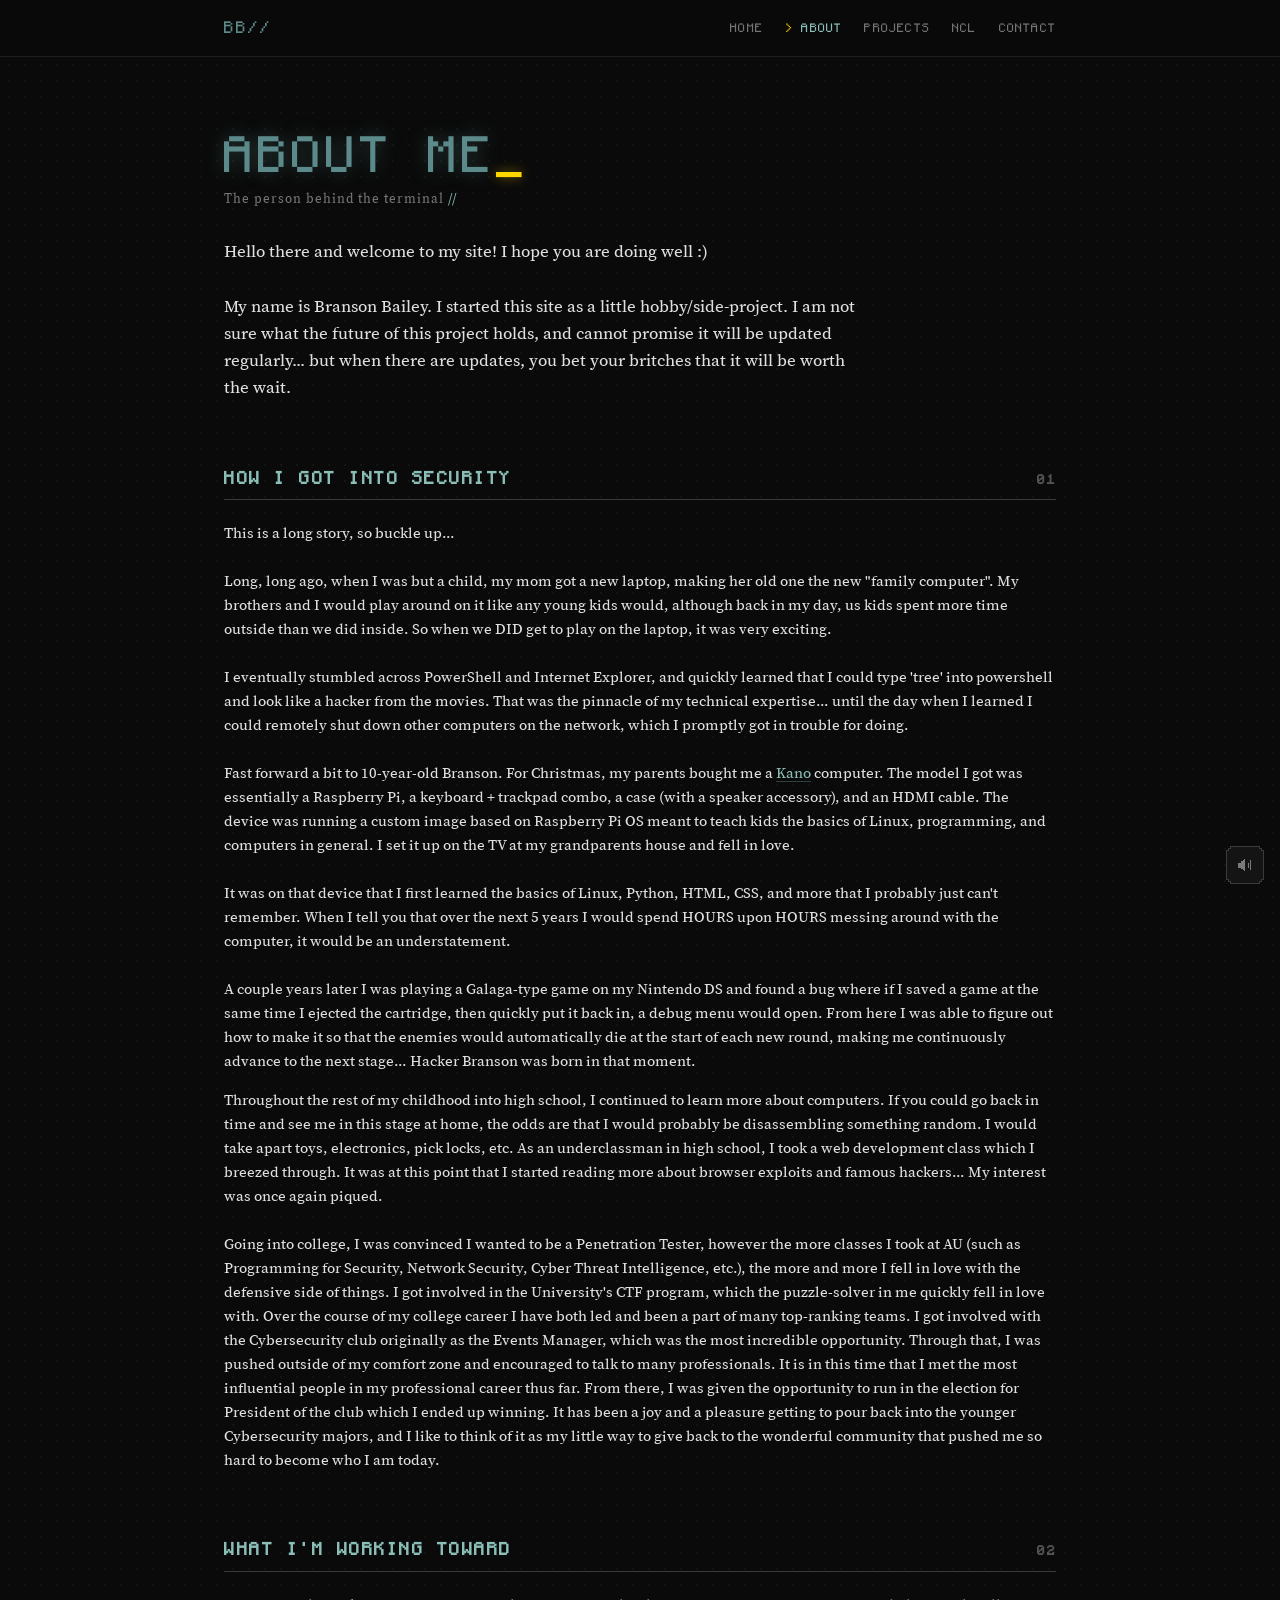
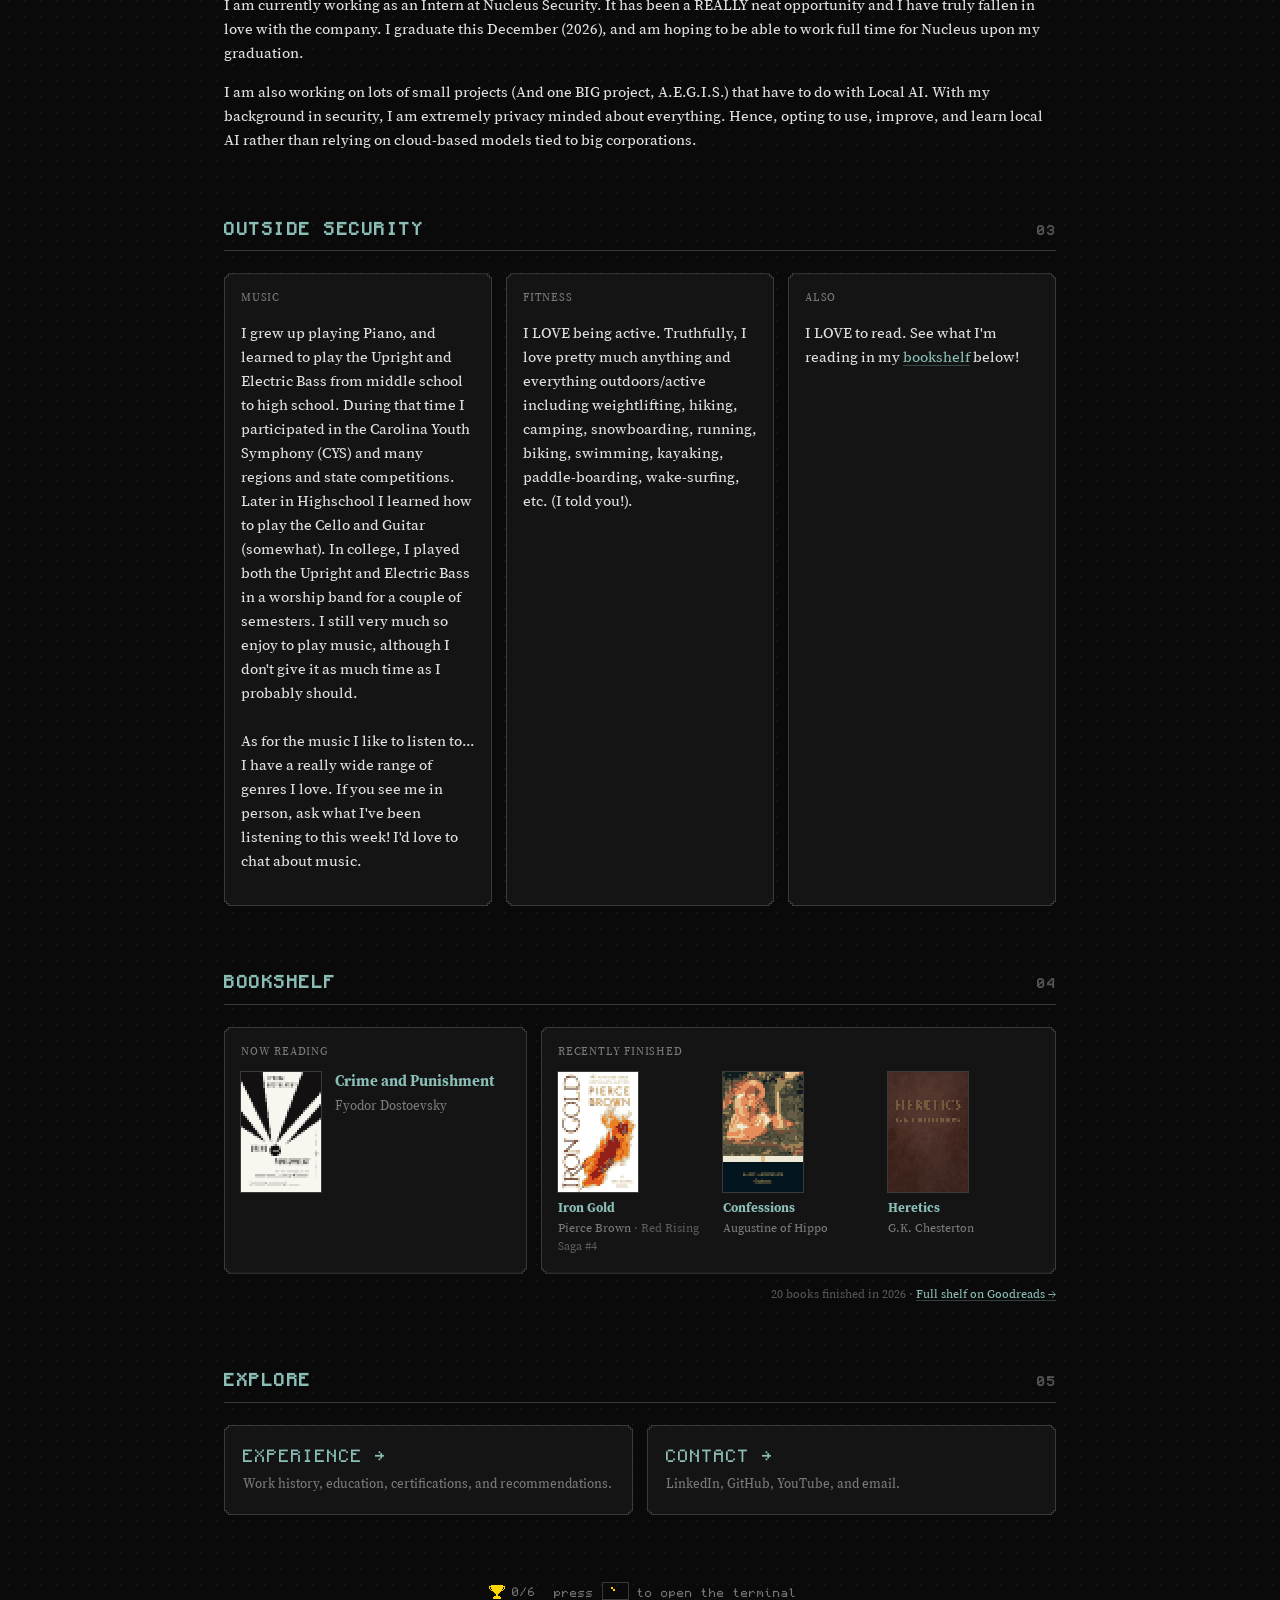
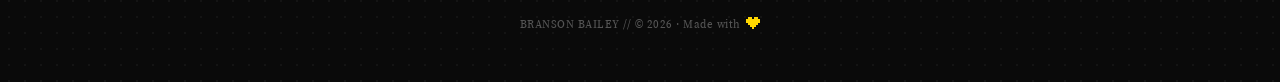
==== commit 9b25e447: "Bookshelf: keep hand-set read dates on re-export; date Sir Knight (count is 20)" ====
--- a/about/index.html
+++ b/about/index.html
@@ -106,7 +106,7 @@
       </div>
     </div>
   </div>
-  <p class="note shelf-note">19 books finished in 2026 &middot; <a href="https://www.goodreads.com/user/show/196218728" rel="noopener">Full shelf on Goodreads &rarr;</a></p>
+  <p class="note shelf-note">20 books finished in 2026 &middot; <a href="https://www.goodreads.com/user/show/196218728" rel="noopener">Full shelf on Goodreads &rarr;</a></p>
   <!-- reading:end -->
 
   <!-- ===================== NEXT ===================== -->
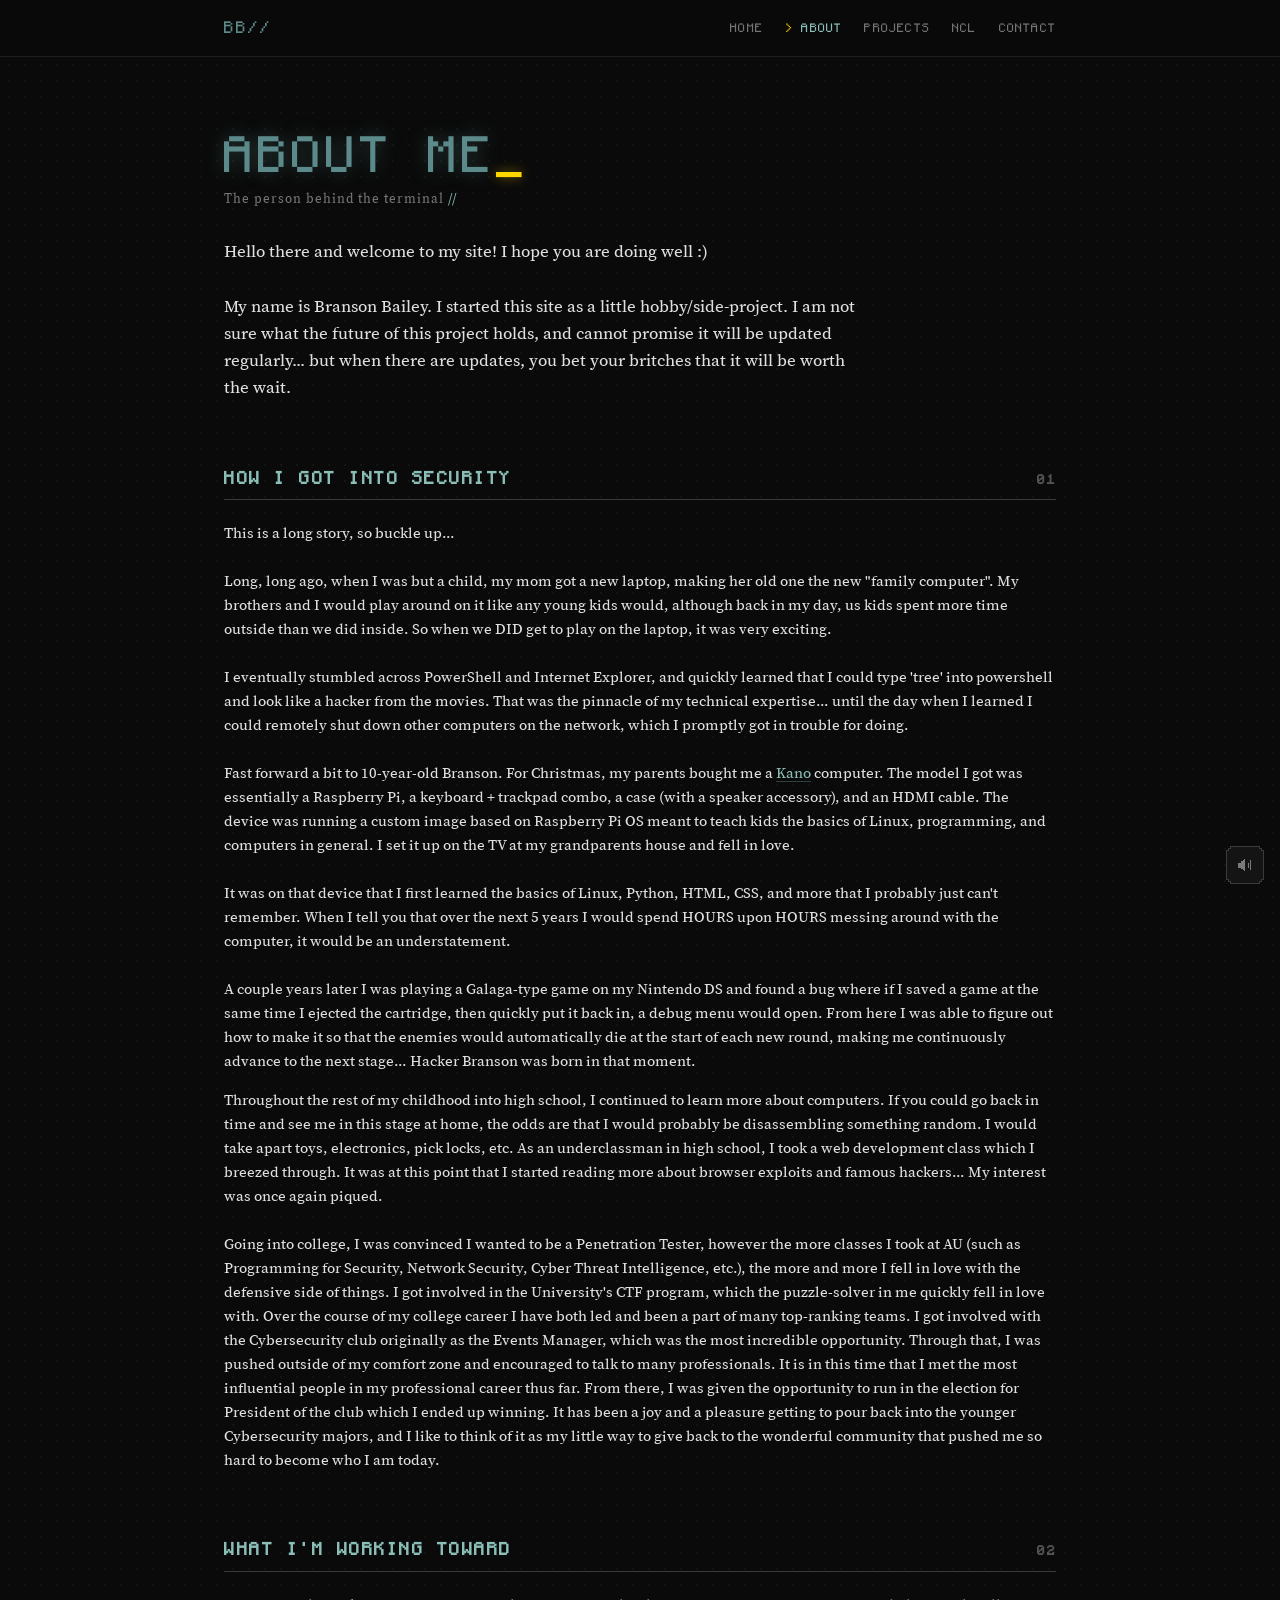
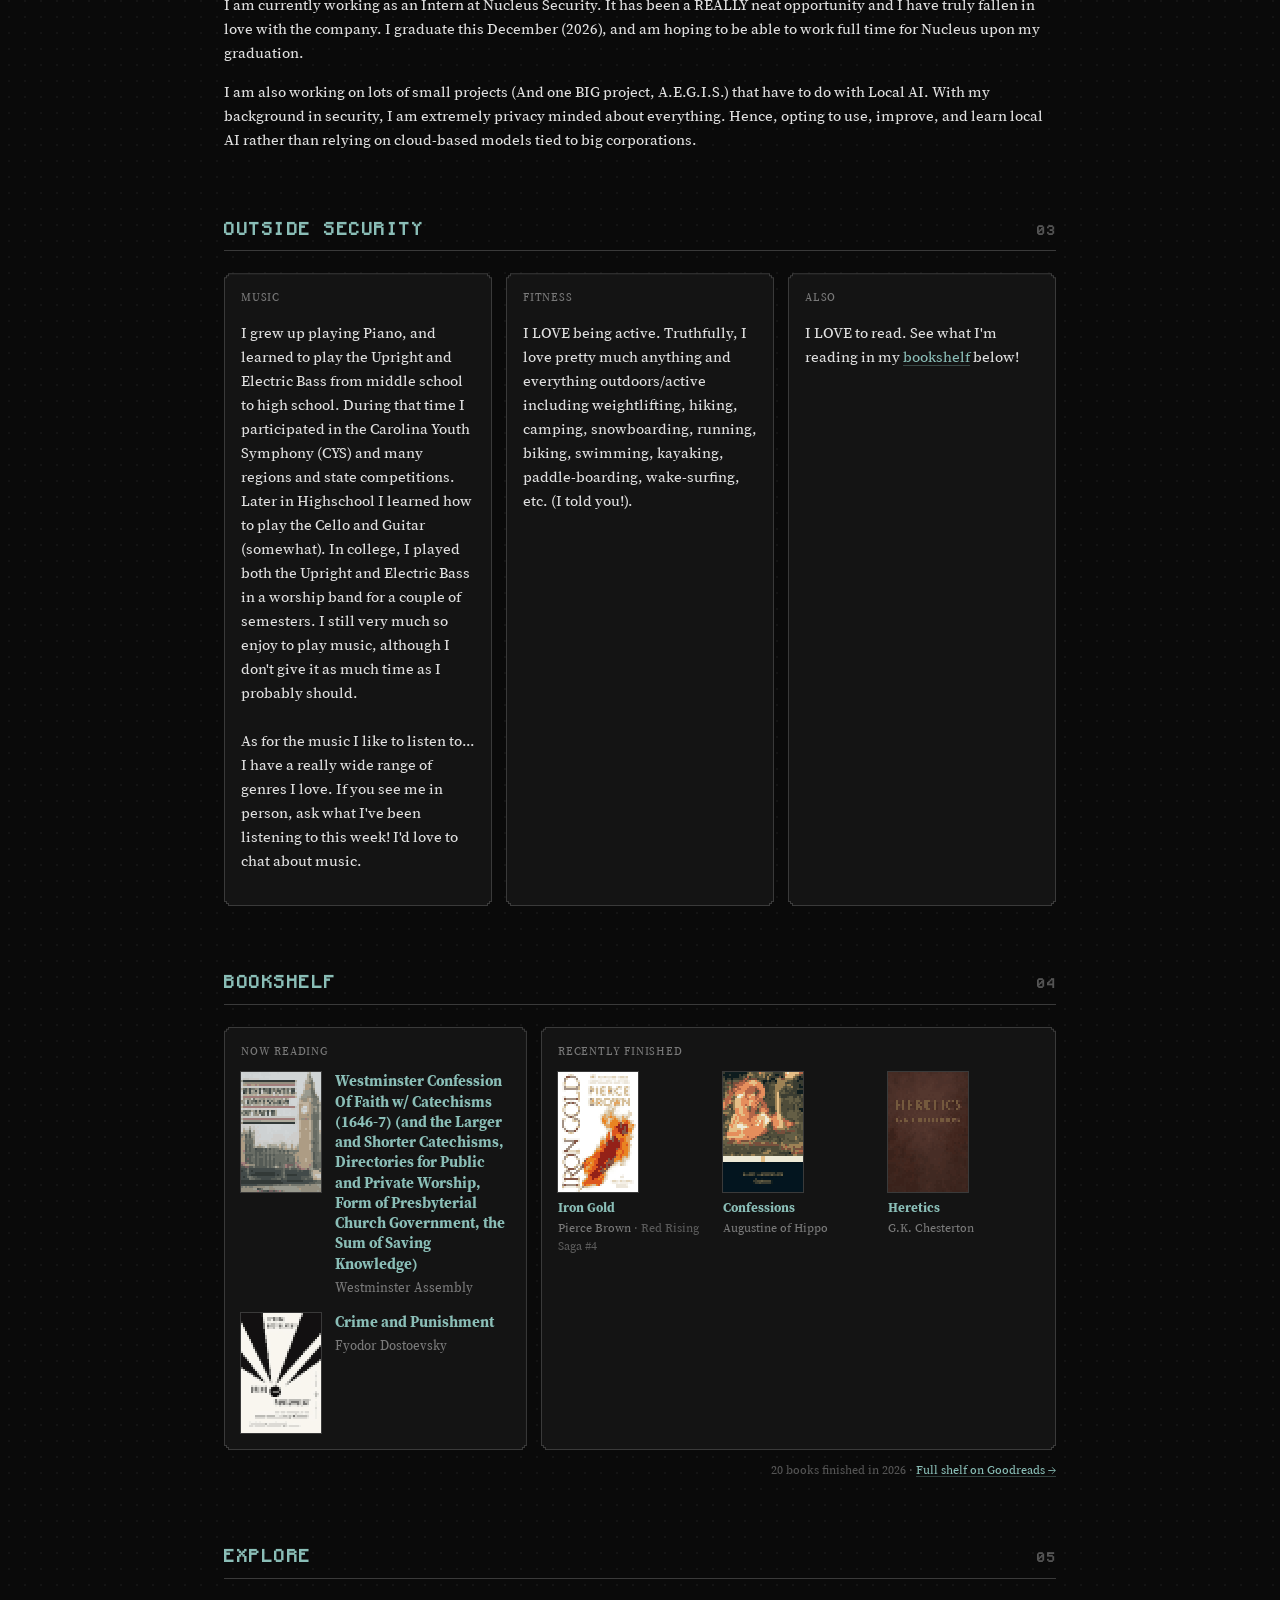
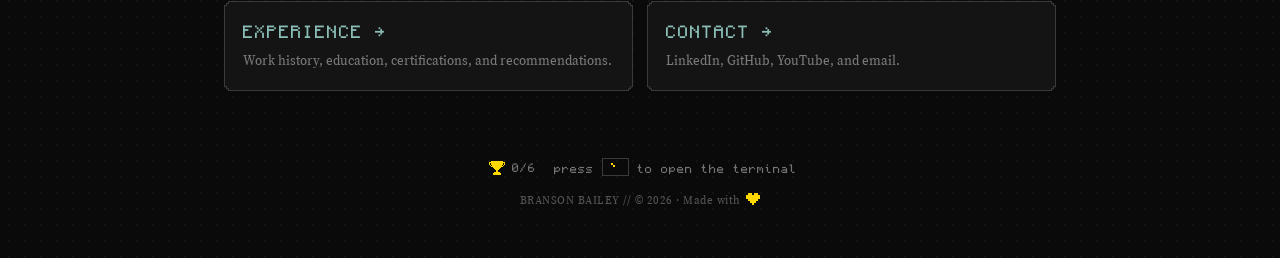
==== commit 5b22a50e: "Bookshelf: update from Goodreads" ====
--- a/about/index.html
+++ b/about/index.html
@@ -83,6 +83,10 @@
   <div class="shelf">
     <div class="about-card shelf-now">
       <div class="stat-label">Now reading</div>
+      <a class="book" href="https://www.goodreads.com/book/show/6463822" rel="noopener">
+        <img class="book-cover" src="../books/6463822.png" width="80" height="120" alt="" loading="lazy">
+        <span class="book-text"><span class="book-title">Westminster Confession Of Faith w/ Catechisms (1646-7) (and the Larger and Shorter Catechisms, Directories for Public and Private Worship, Form of Presbyterial Church Government, the Sum of Saving Knowledge)</span><span class="book-by">Westminster Assembly</span></span>
+      </a>
       <a class="book" href="https://www.goodreads.com/book/show/28348" rel="noopener">
         <img class="book-cover" src="../books/28348.png" width="80" height="120" alt="" loading="lazy">
         <span class="book-text"><span class="book-title">Crime and Punishment</span><span class="book-by">Fyodor Dostoevsky</span></span>
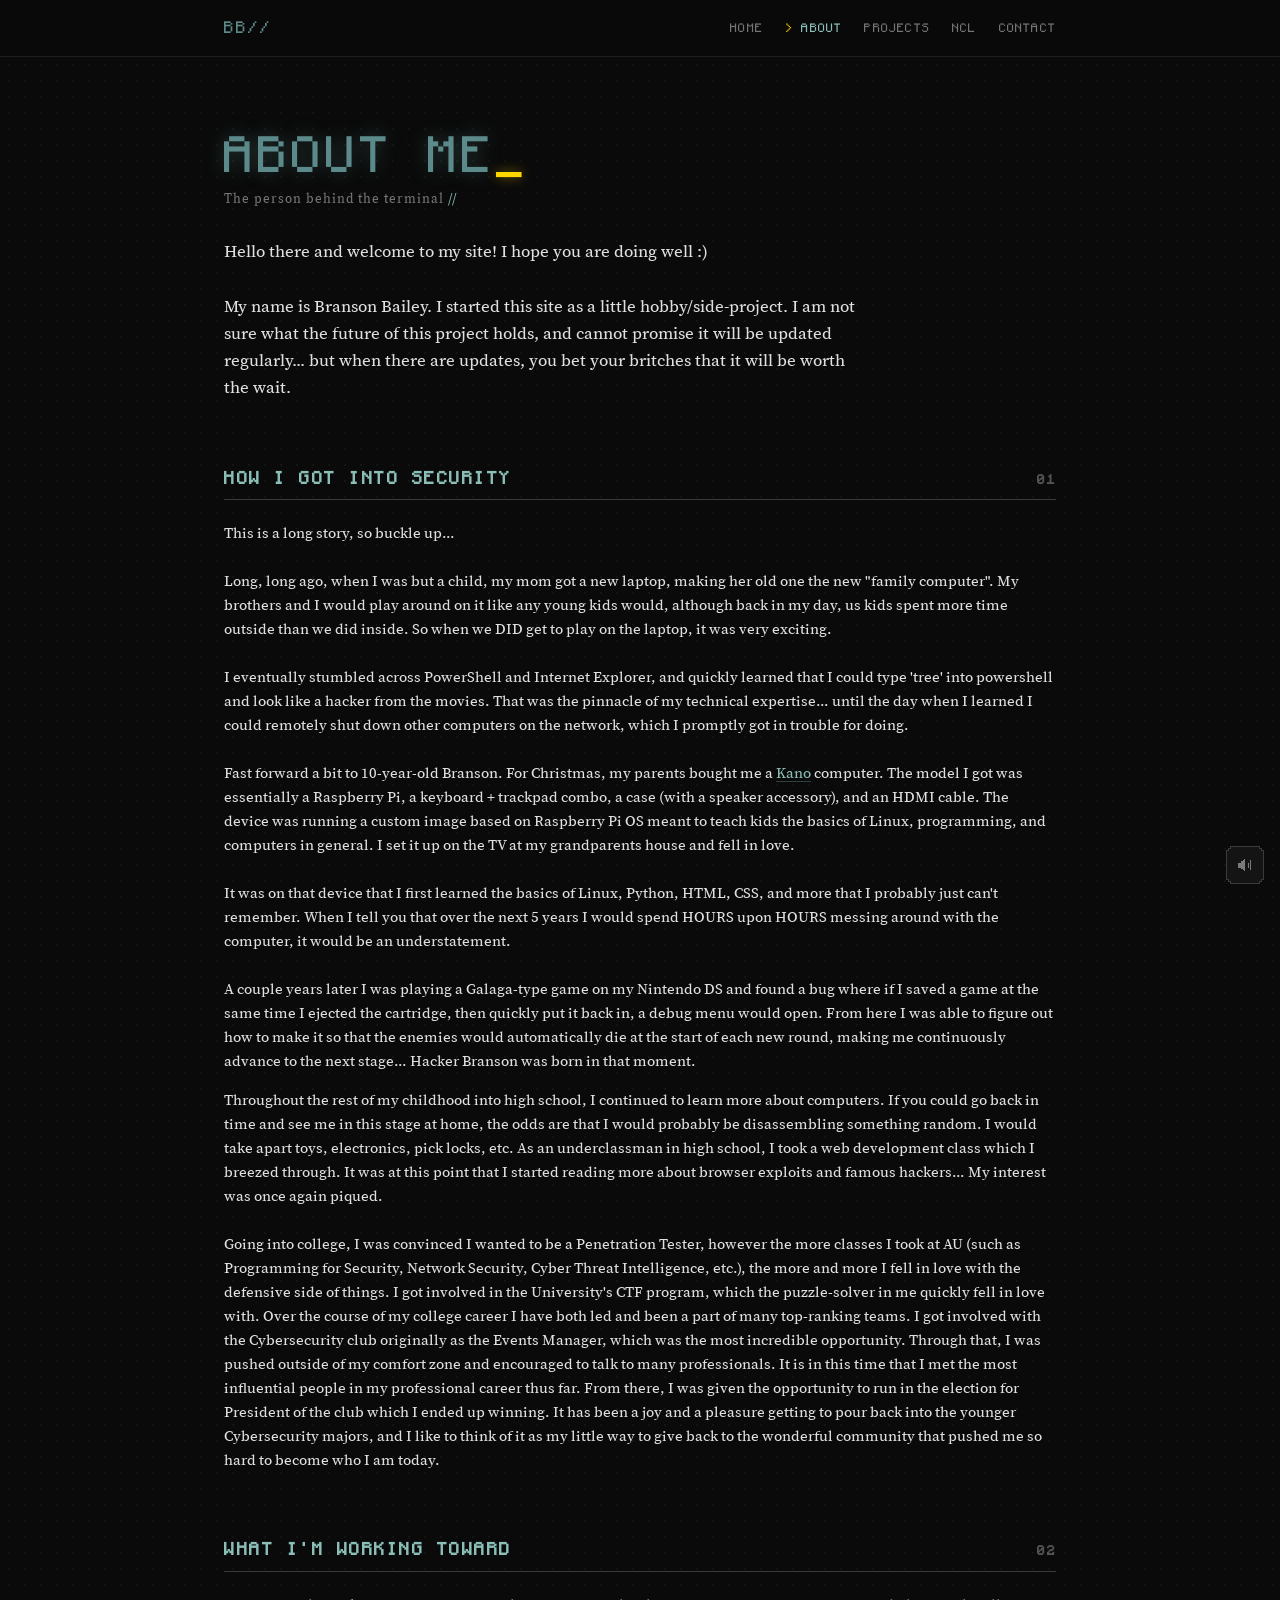
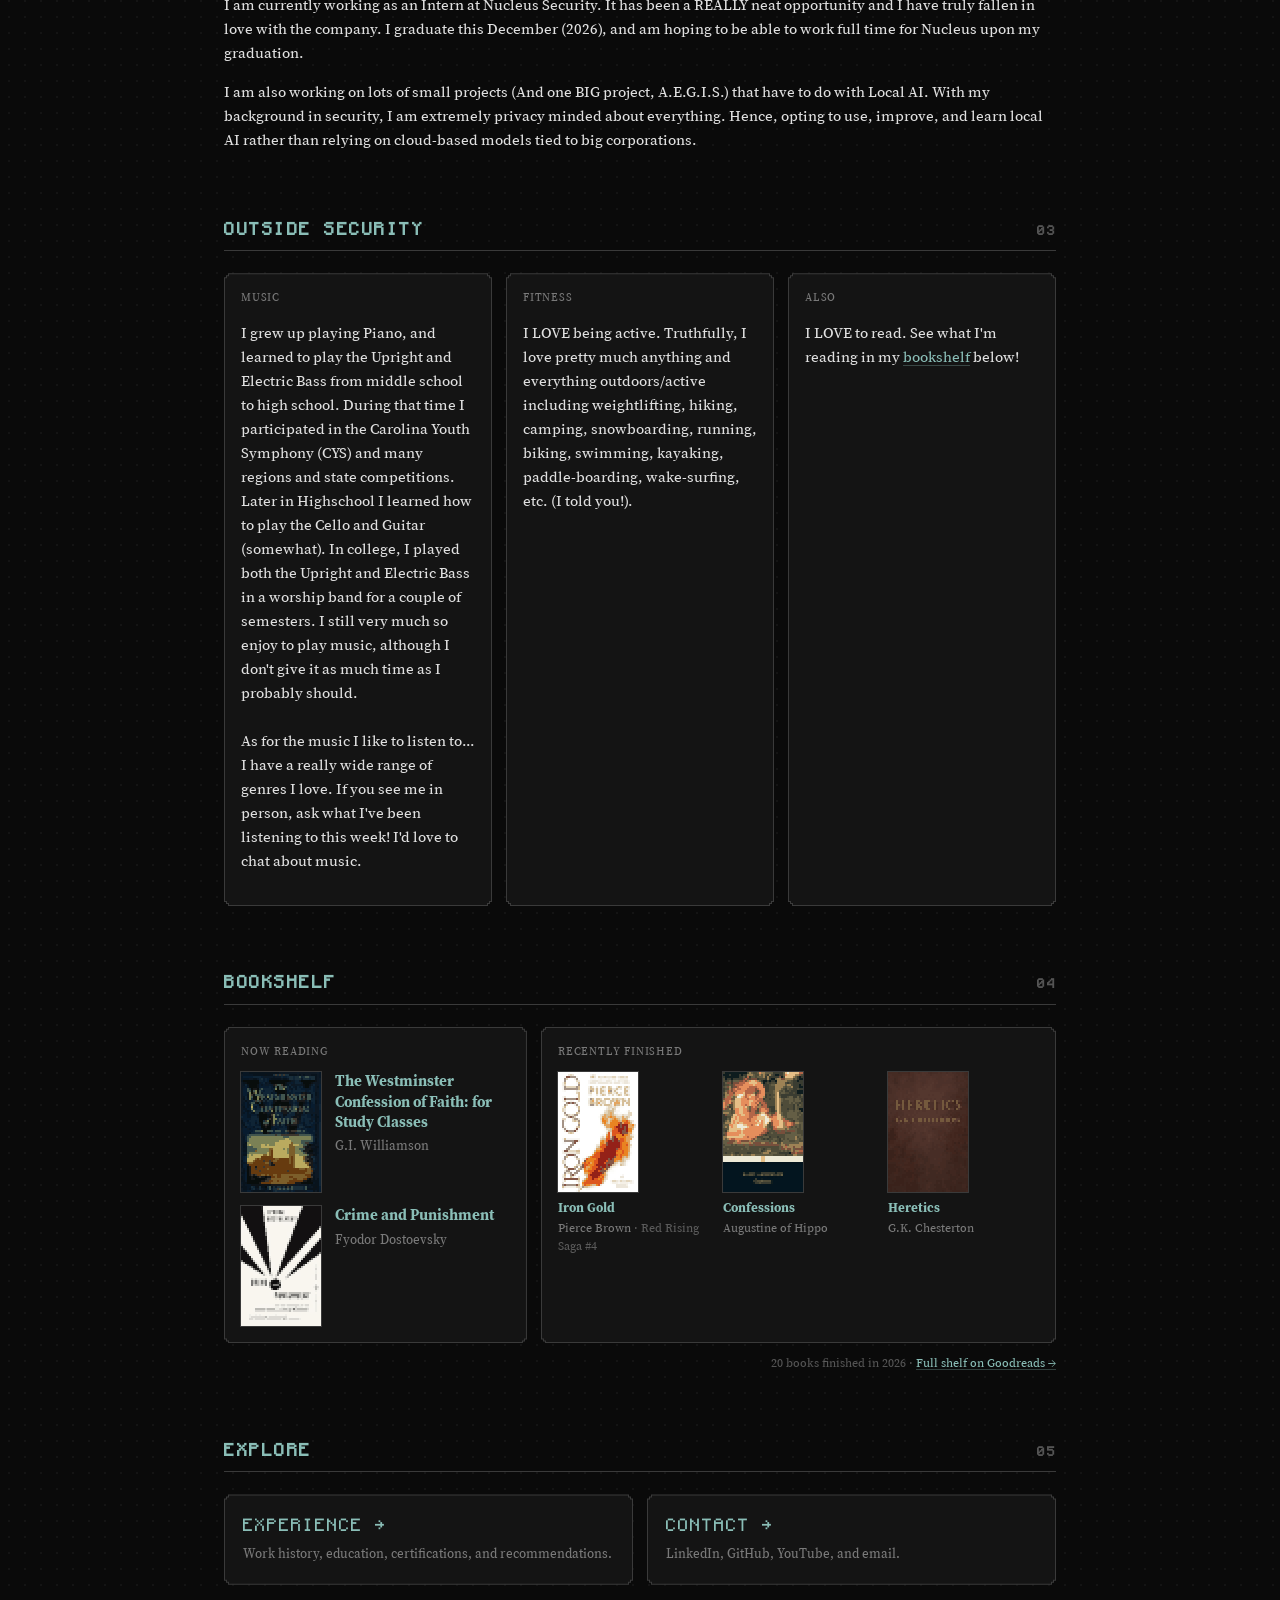
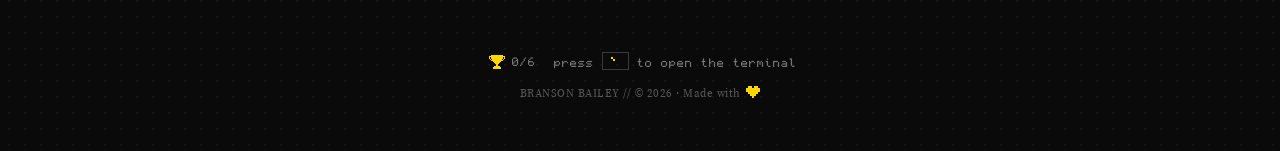
==== commit 18ca07dc: "Bookshelf: update from Goodreads" ====
--- a/about/index.html
+++ b/about/index.html
@@ -83,9 +83,9 @@
   <div class="shelf">
     <div class="about-card shelf-now">
       <div class="stat-label">Now reading</div>
-      <a class="book" href="https://www.goodreads.com/book/show/6463822" rel="noopener">
-        <img class="book-cover" src="../books/6463822.png" width="80" height="120" alt="" loading="lazy">
-        <span class="book-text"><span class="book-title">Westminster Confession Of Faith w/ Catechisms (1646-7) (and the Larger and Shorter Catechisms, Directories for Public and Private Worship, Form of Presbyterial Church Government, the Sum of Saving Knowledge)</span><span class="book-by">Westminster Assembly</span></span>
+      <a class="book" href="https://www.goodreads.com/book/show/67818" rel="noopener">
+        <img class="book-cover" src="../books/67818.png" width="80" height="120" alt="" loading="lazy">
+        <span class="book-text"><span class="book-title">The Westminster Confession of Faith: for Study Classes</span><span class="book-by">G.I. Williamson</span></span>
       </a>
       <a class="book" href="https://www.goodreads.com/book/show/28348" rel="noopener">
         <img class="book-cover" src="../books/28348.png" width="80" height="120" alt="" loading="lazy">
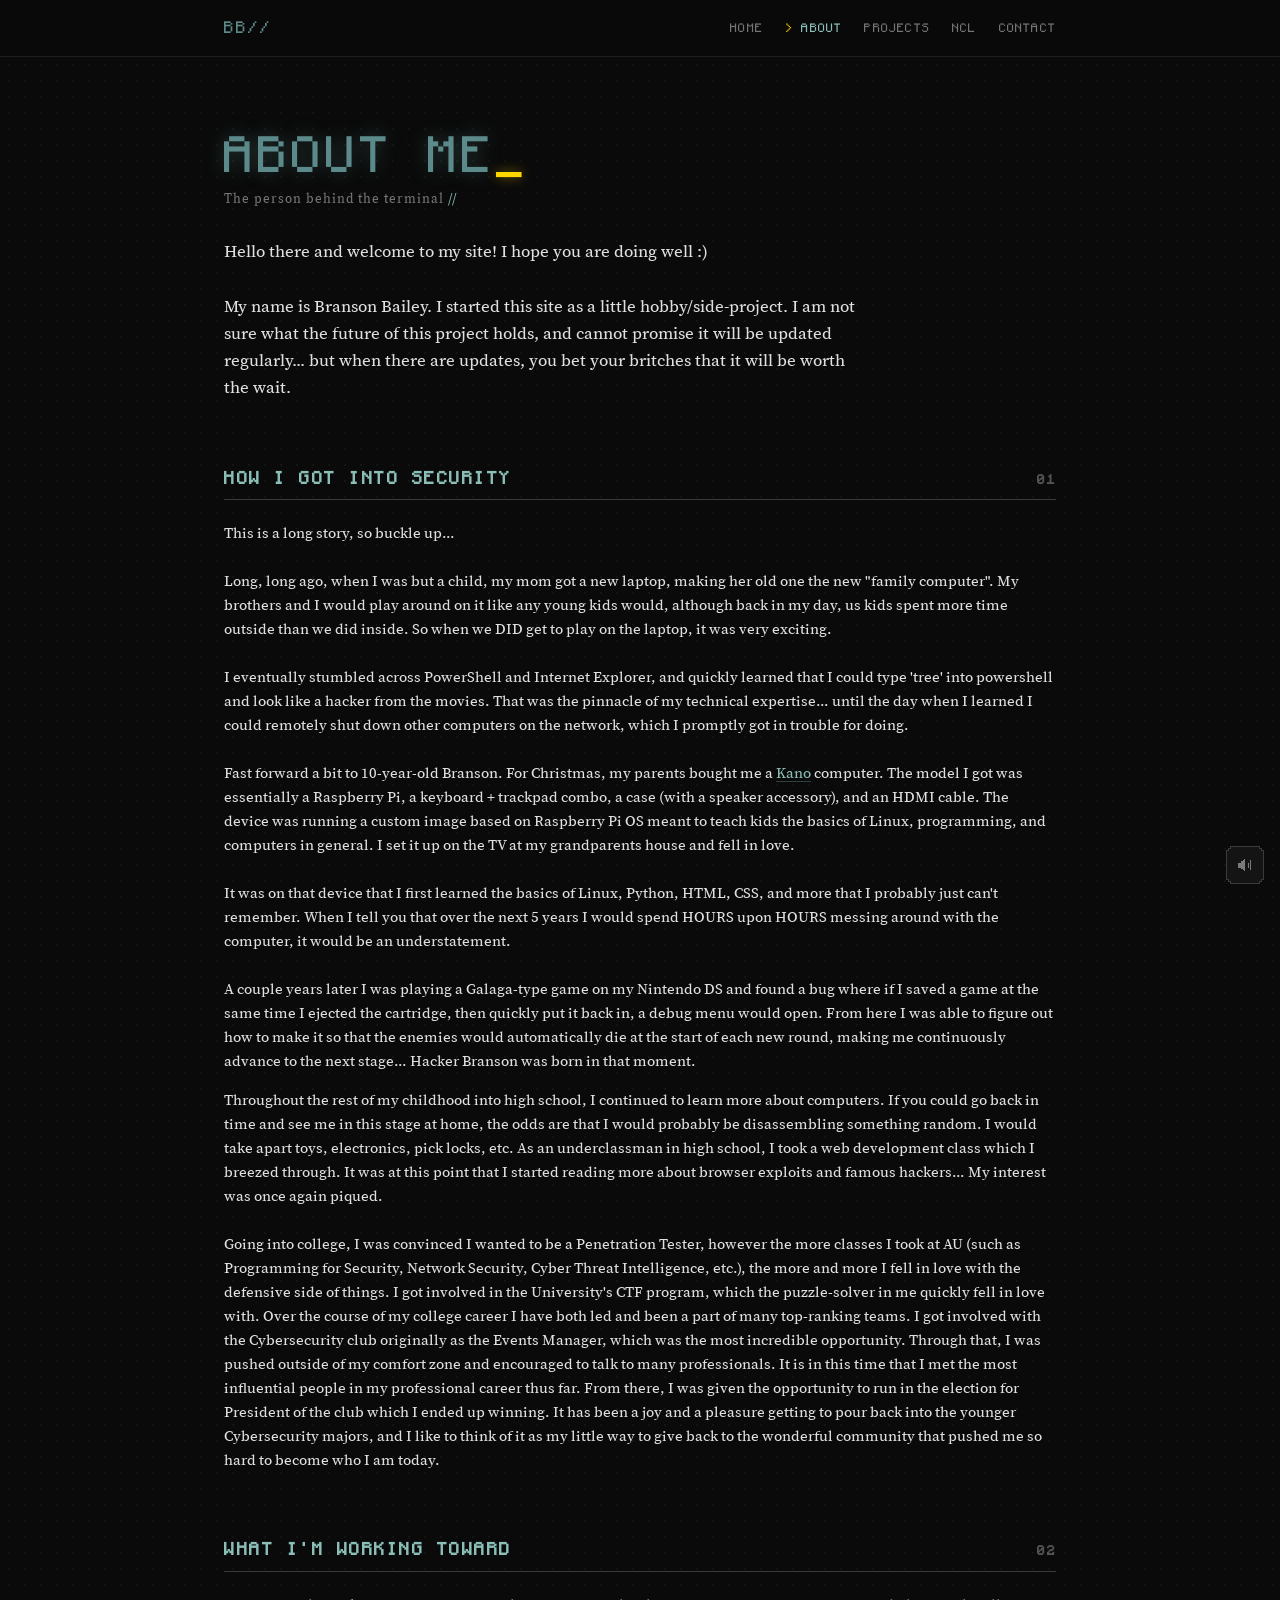
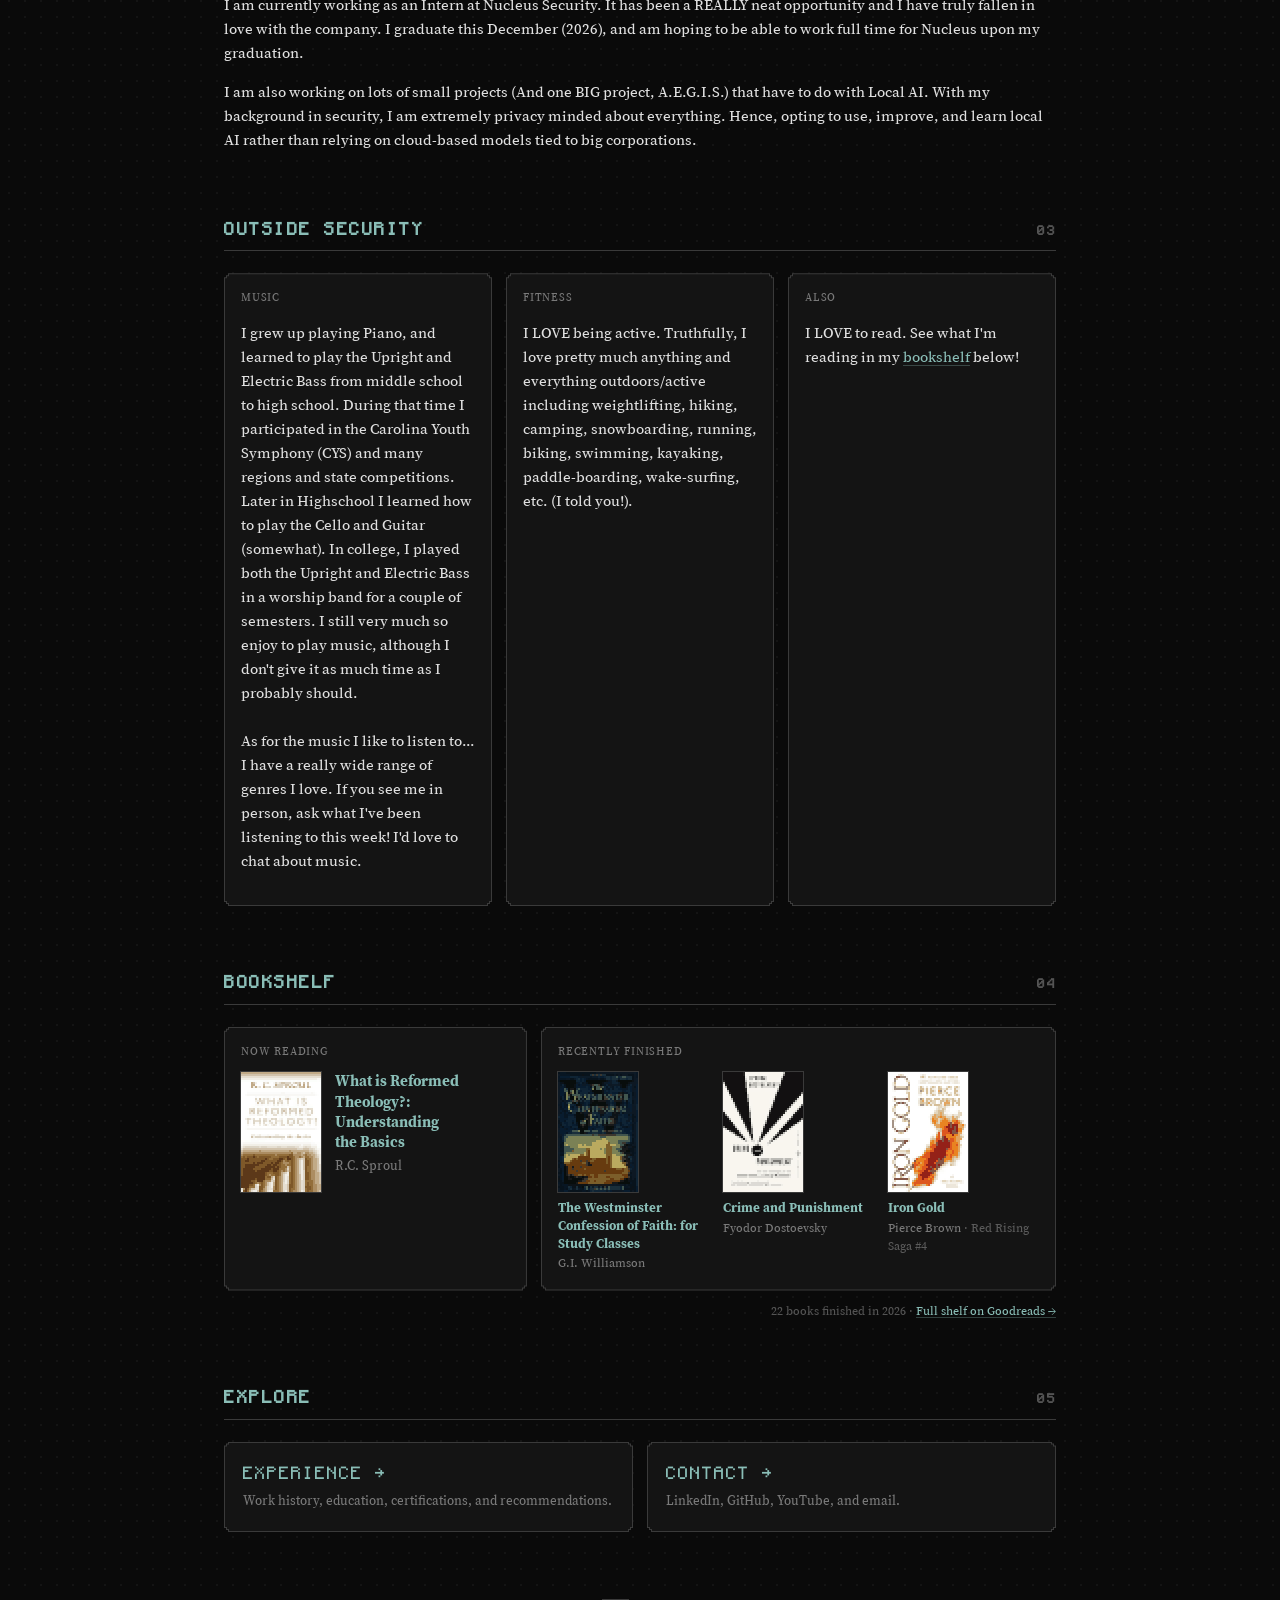
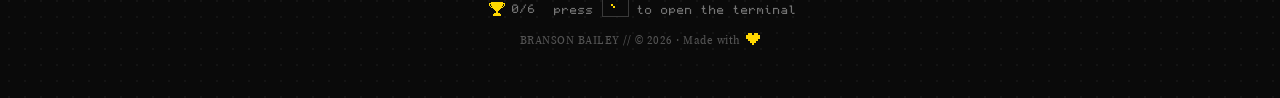
==== commit 6772ffc6: "Bookshelf: update from Goodreads" ====
--- a/about/index.html
+++ b/about/index.html
@@ -83,34 +83,30 @@
   <div class="shelf">
     <div class="about-card shelf-now">
       <div class="stat-label">Now reading</div>
-      <a class="book" href="https://www.goodreads.com/book/show/67818" rel="noopener">
-        <img class="book-cover" src="../books/67818.png" width="80" height="120" alt="" loading="lazy">
-        <span class="book-text"><span class="book-title">The Westminster Confession of Faith: for Study Classes</span><span class="book-by">G.I. Williamson</span></span>
-      </a>
-      <a class="book" href="https://www.goodreads.com/book/show/28348" rel="noopener">
-        <img class="book-cover" src="../books/28348.png" width="80" height="120" alt="" loading="lazy">
-        <span class="book-text"><span class="book-title">Crime and Punishment</span><span class="book-by">Fyodor Dostoevsky</span></span>
+      <a class="book" href="https://www.goodreads.com/book/show/245121" rel="noopener">
+        <img class="book-cover" src="../books/245121.png" width="80" height="120" alt="" loading="lazy">
+        <span class="book-text"><span class="book-title">What is Reformed Theology?: Understanding the Basics</span><span class="book-by">R.C. Sproul</span></span>
       </a>
     </div>
     <div class="about-card shelf-recent">
       <div class="stat-label">Recently finished</div>
       <div class="shelf-row">
+        <a class="book book-sm" href="https://www.goodreads.com/book/show/67818" rel="noopener">
+          <img class="book-cover" src="../books/67818.png" width="80" height="120" alt="" loading="lazy">
+          <span class="book-text"><span class="book-title">The Westminster Confession of Faith: for Study Classes</span><span class="book-by">G.I. Williamson</span></span>
+        </a>
+        <a class="book book-sm" href="https://www.goodreads.com/book/show/28348" rel="noopener">
+          <img class="book-cover" src="../books/28348.png" width="80" height="120" alt="" loading="lazy">
+          <span class="book-text"><span class="book-title">Crime and Punishment</span><span class="book-by">Fyodor Dostoevsky</span></span>
+        </a>
         <a class="book book-sm" href="https://www.goodreads.com/book/show/33257757" rel="noopener">
           <img class="book-cover" src="../books/33257757.png" width="80" height="120" alt="" loading="lazy">
           <span class="book-text"><span class="book-title">Iron Gold</span><span class="book-by">Pierce Brown <span class="dim">&middot; Red Rising Saga #4</span></span></span>
         </a>
-        <a class="book book-sm" href="https://www.goodreads.com/book/show/95198786" rel="noopener">
-          <img class="book-cover" src="../books/95198786.png" width="80" height="120" alt="" loading="lazy">
-          <span class="book-text"><span class="book-title">Confessions</span><span class="book-by">Augustine of Hippo</span></span>
-        </a>
-        <a class="book book-sm" href="https://www.goodreads.com/book/show/612143" rel="noopener">
-          <img class="book-cover" src="../books/612143.png" width="80" height="120" alt="" loading="lazy">
-          <span class="book-text"><span class="book-title">Heretics</span><span class="book-by">G.K. Chesterton</span></span>
-        </a>
       </div>
     </div>
   </div>
-  <p class="note shelf-note">20 books finished in 2026 &middot; <a href="https://www.goodreads.com/user/show/196218728" rel="noopener">Full shelf on Goodreads &rarr;</a></p>
+  <p class="note shelf-note">22 books finished in 2026 &middot; <a href="https://www.goodreads.com/user/show/196218728" rel="noopener">Full shelf on Goodreads &rarr;</a></p>
   <!-- reading:end -->
 
   <!-- ===================== NEXT ===================== -->
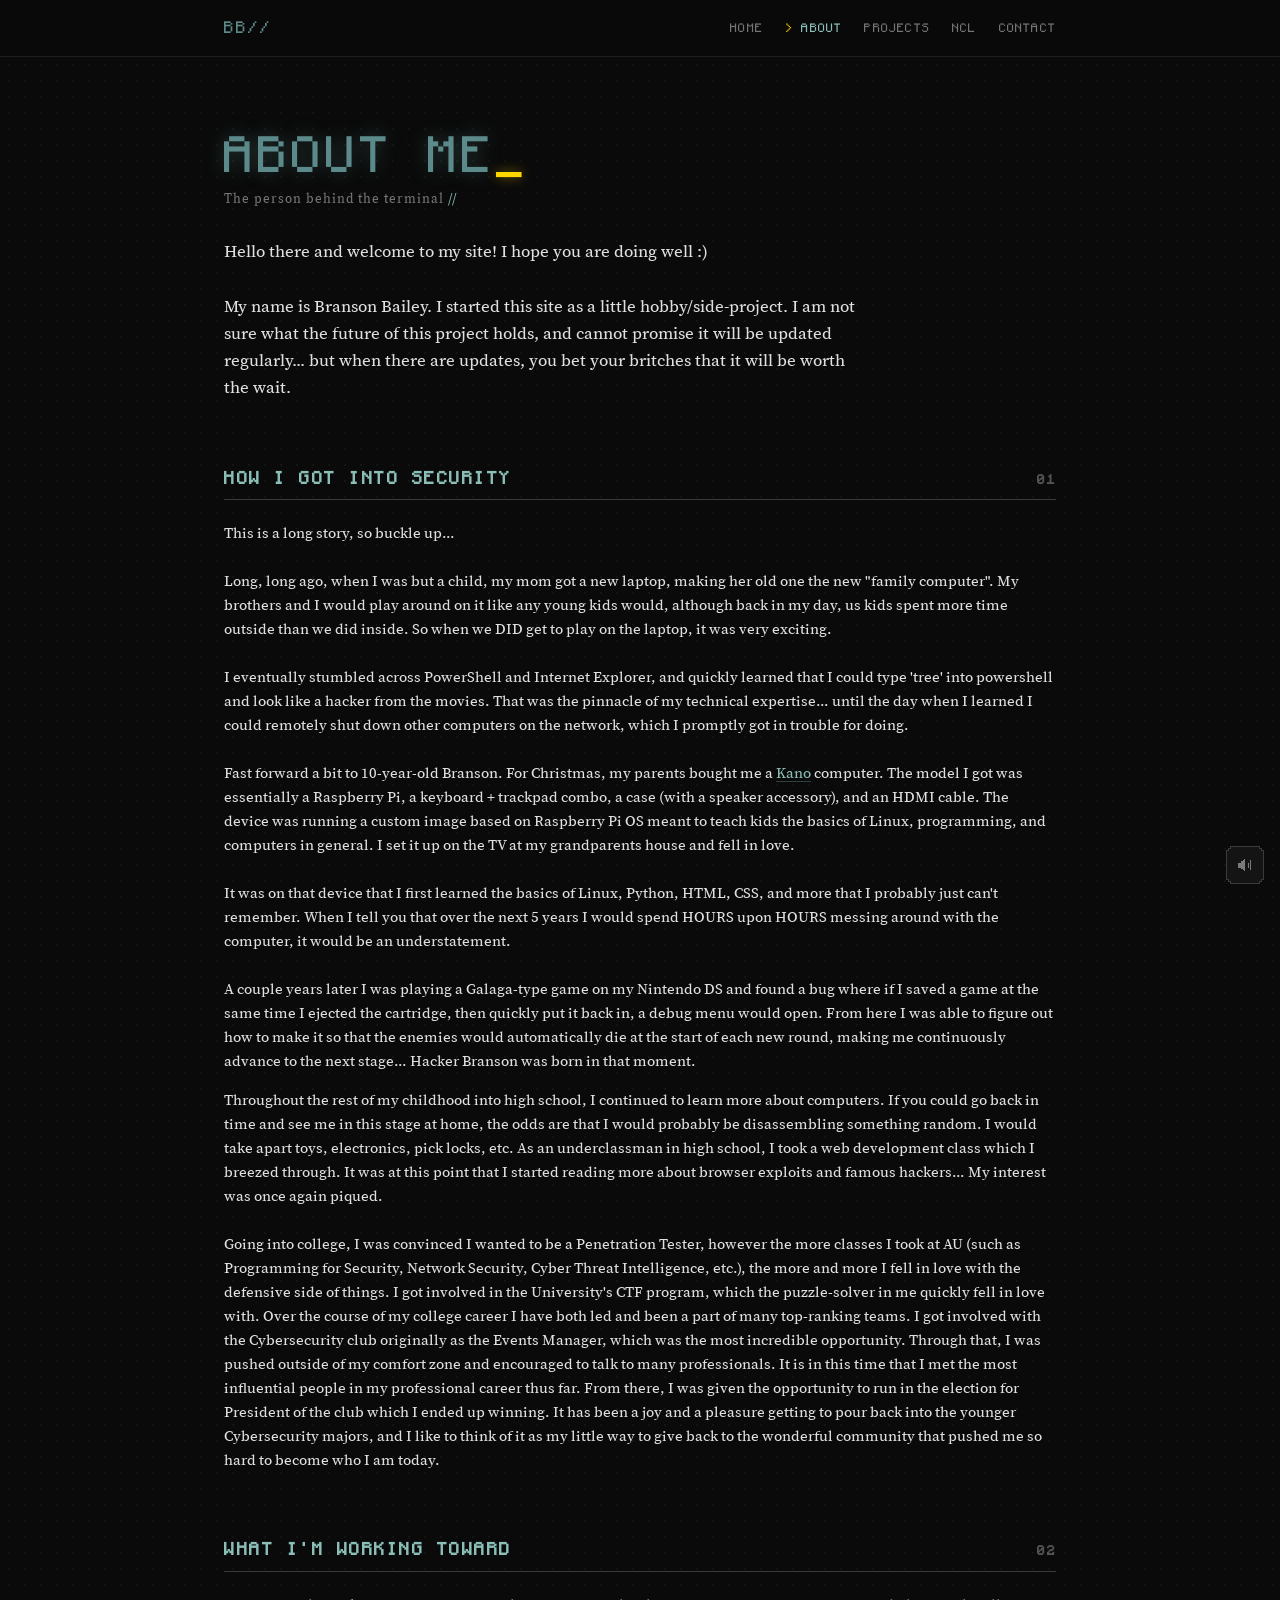
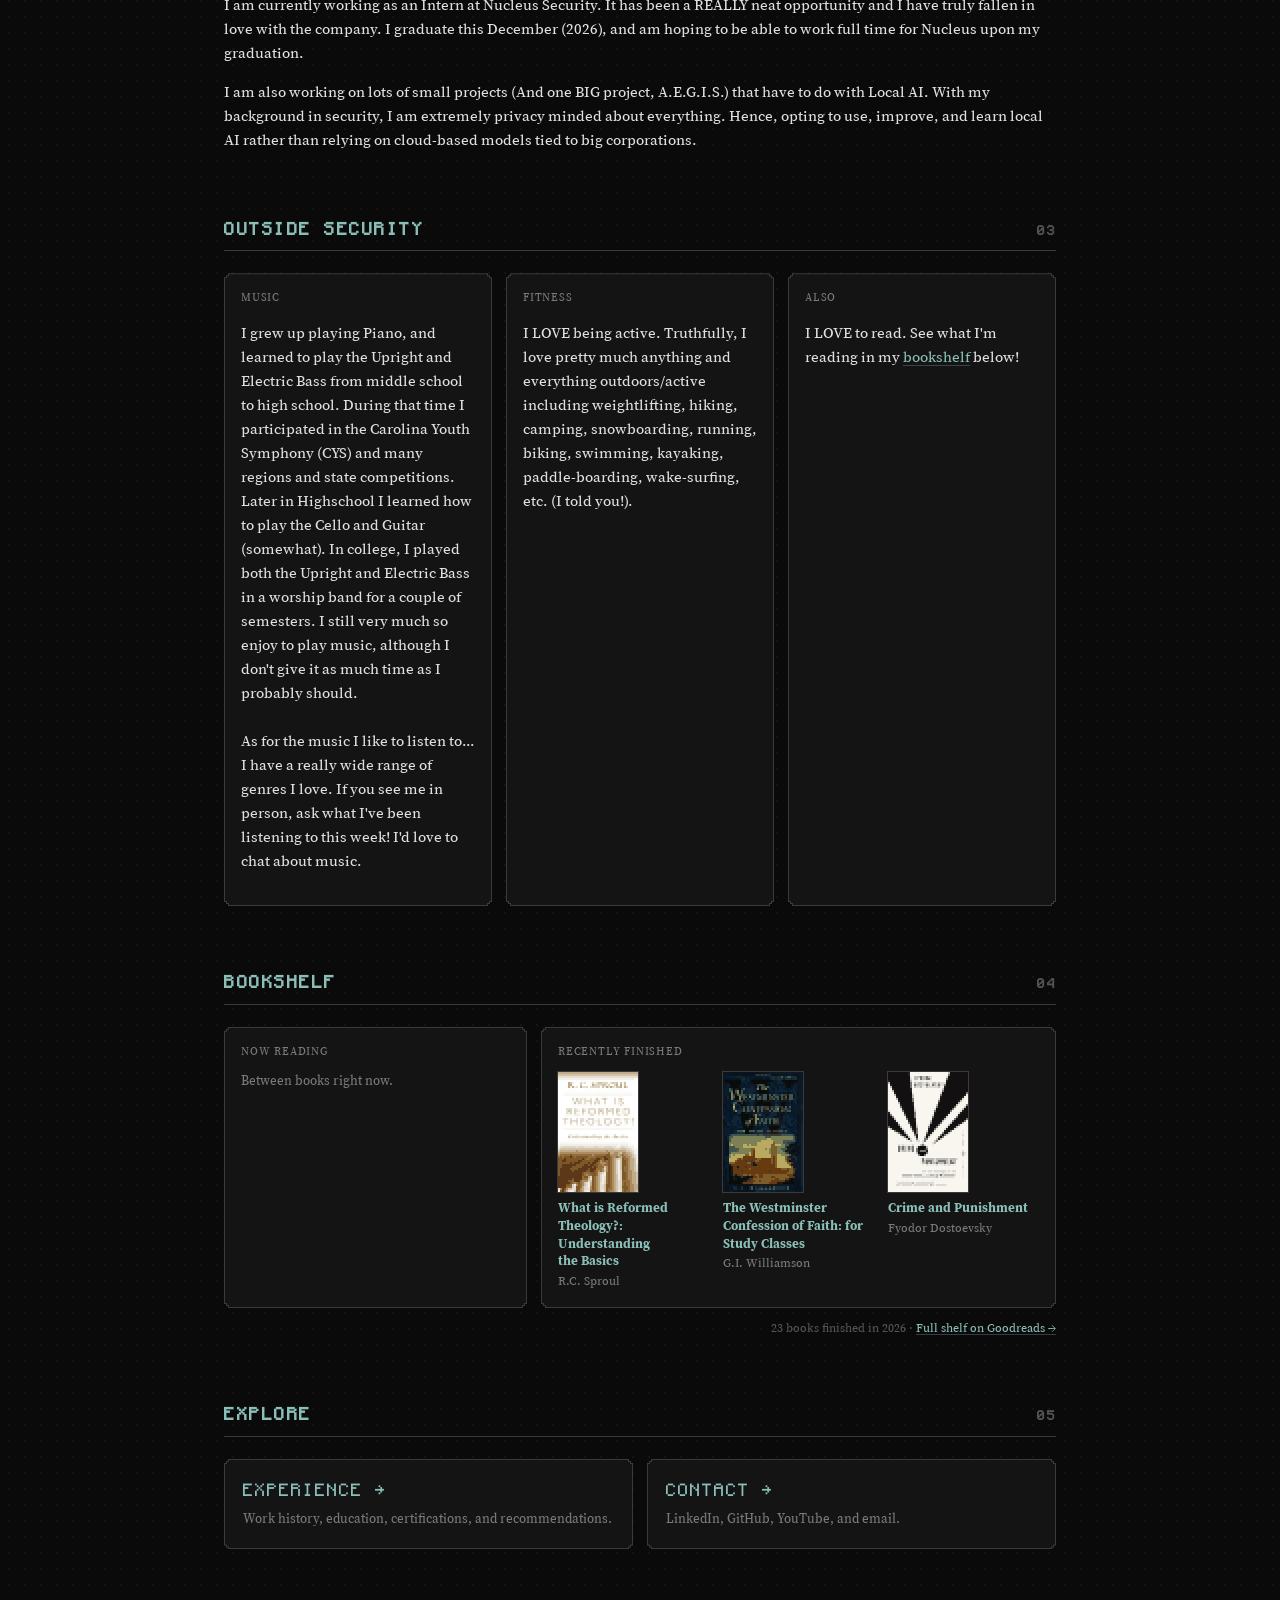
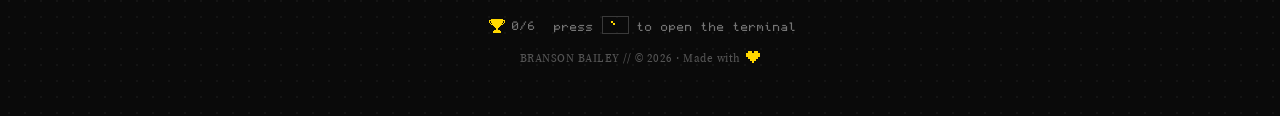
==== commit c41cc7b2: "Bookshelf: update from Goodreads" ====
--- a/about/index.html
+++ b/about/index.html
@@ -83,14 +83,15 @@
   <div class="shelf">
     <div class="about-card shelf-now">
       <div class="stat-label">Now reading</div>
-      <a class="book" href="https://www.goodreads.com/book/show/245121" rel="noopener">
-        <img class="book-cover" src="../books/245121.png" width="80" height="120" alt="" loading="lazy">
-        <span class="book-text"><span class="book-title">What is Reformed Theology?: Understanding the Basics</span><span class="book-by">R.C. Sproul</span></span>
-      </a>
+      <p class="book-by">Between books right now.</p>
     </div>
     <div class="about-card shelf-recent">
       <div class="stat-label">Recently finished</div>
       <div class="shelf-row">
+        <a class="book book-sm" href="https://www.goodreads.com/book/show/245121" rel="noopener">
+          <img class="book-cover" src="../books/245121.png" width="80" height="120" alt="" loading="lazy">
+          <span class="book-text"><span class="book-title">What is Reformed Theology?: Understanding the Basics</span><span class="book-by">R.C. Sproul</span></span>
+        </a>
         <a class="book book-sm" href="https://www.goodreads.com/book/show/67818" rel="noopener">
           <img class="book-cover" src="../books/67818.png" width="80" height="120" alt="" loading="lazy">
           <span class="book-text"><span class="book-title">The Westminster Confession of Faith: for Study Classes</span><span class="book-by">G.I. Williamson</span></span>
@@ -99,14 +100,10 @@
           <img class="book-cover" src="../books/28348.png" width="80" height="120" alt="" loading="lazy">
           <span class="book-text"><span class="book-title">Crime and Punishment</span><span class="book-by">Fyodor Dostoevsky</span></span>
         </a>
-        <a class="book book-sm" href="https://www.goodreads.com/book/show/33257757" rel="noopener">
-          <img class="book-cover" src="../books/33257757.png" width="80" height="120" alt="" loading="lazy">
-          <span class="book-text"><span class="book-title">Iron Gold</span><span class="book-by">Pierce Brown <span class="dim">&middot; Red Rising Saga #4</span></span></span>
-        </a>
       </div>
     </div>
   </div>
-  <p class="note shelf-note">22 books finished in 2026 &middot; <a href="https://www.goodreads.com/user/show/196218728" rel="noopener">Full shelf on Goodreads &rarr;</a></p>
+  <p class="note shelf-note">23 books finished in 2026 &middot; <a href="https://www.goodreads.com/user/show/196218728" rel="noopener">Full shelf on Goodreads &rarr;</a></p>
   <!-- reading:end -->
 
   <!-- ===================== NEXT ===================== -->
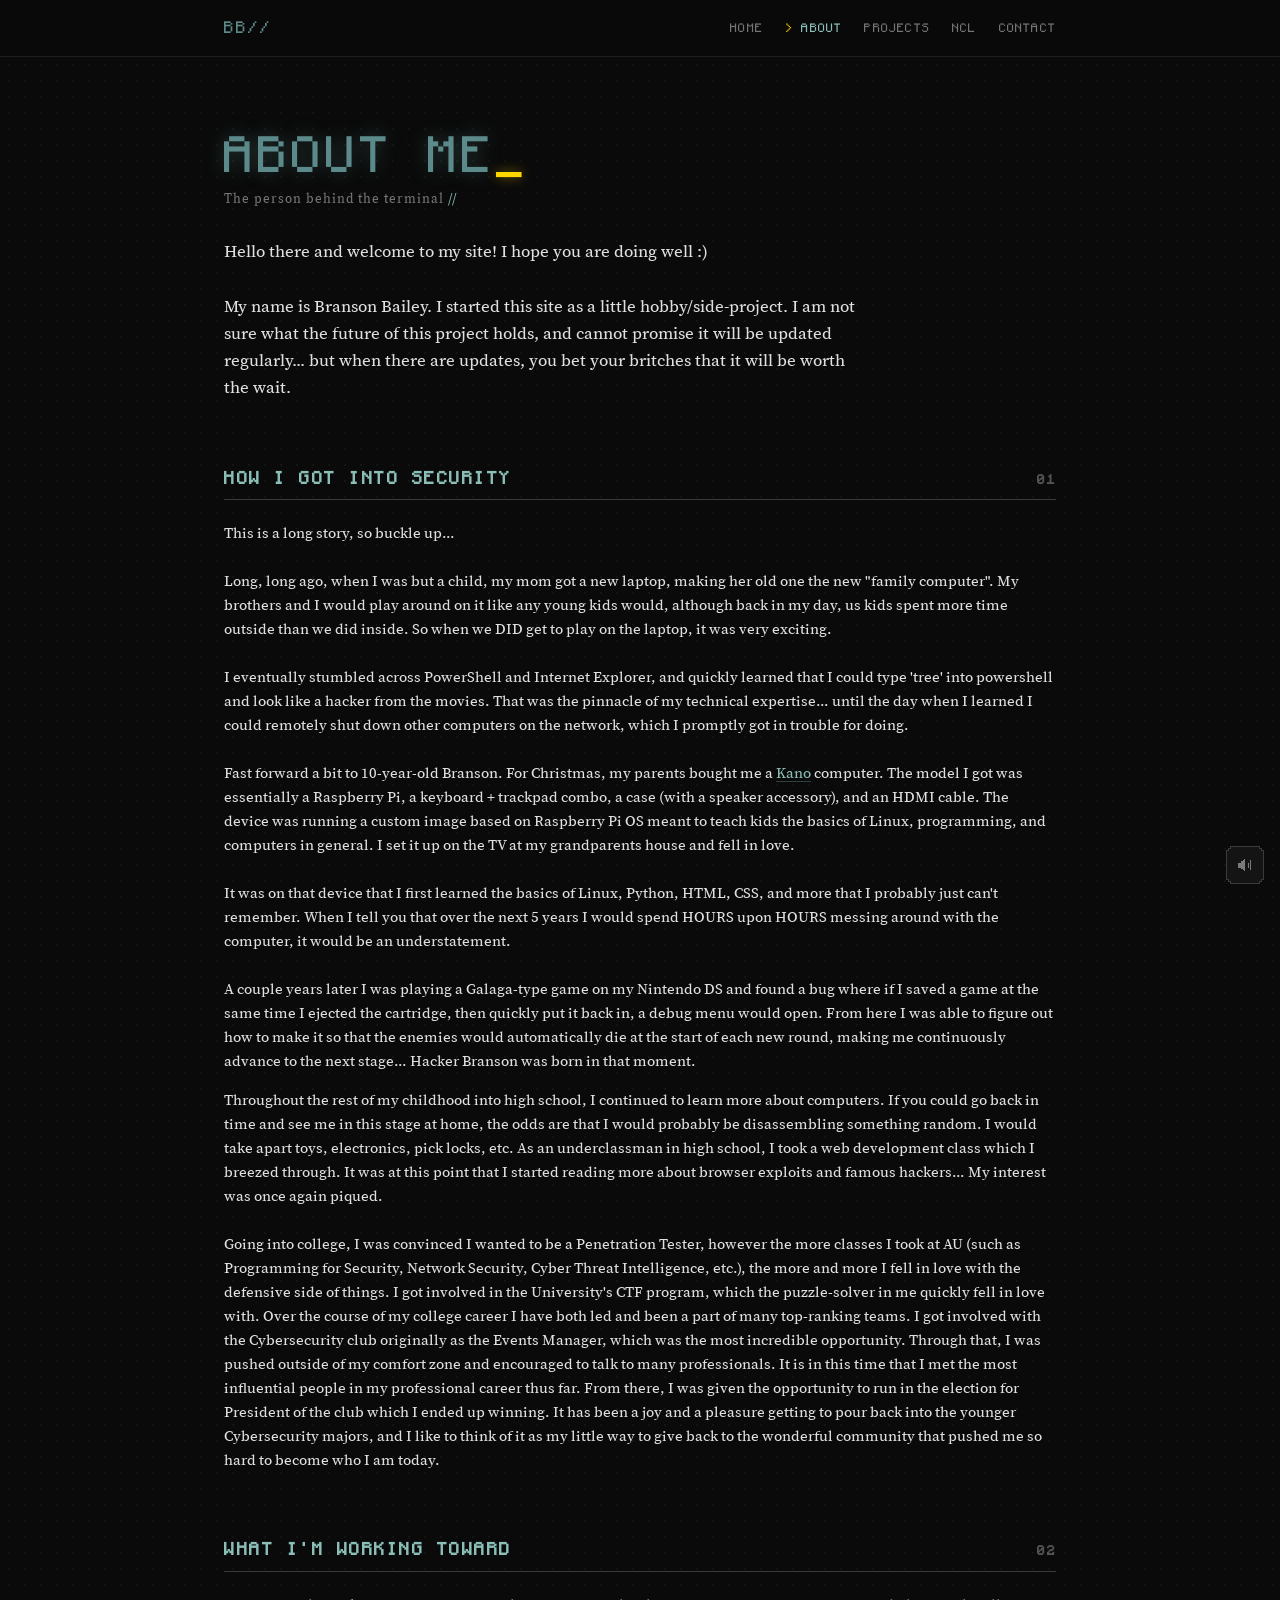
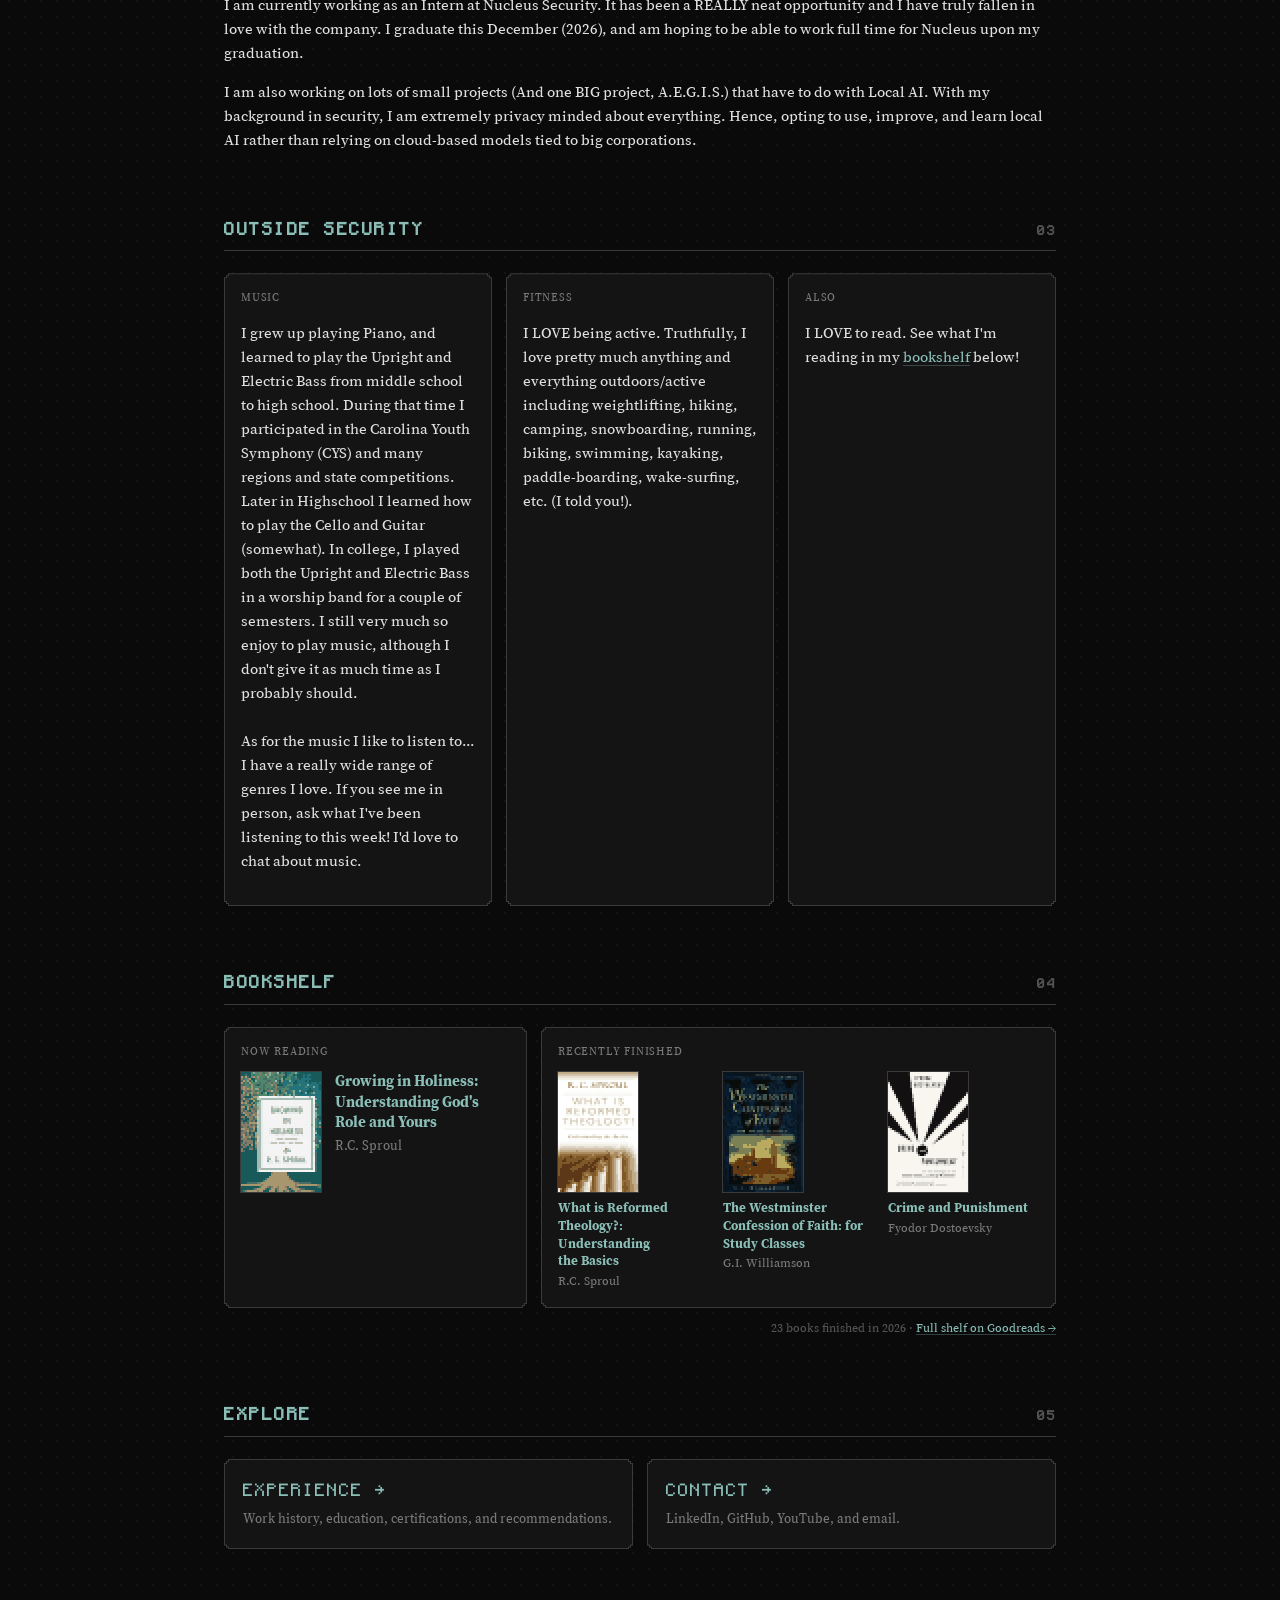
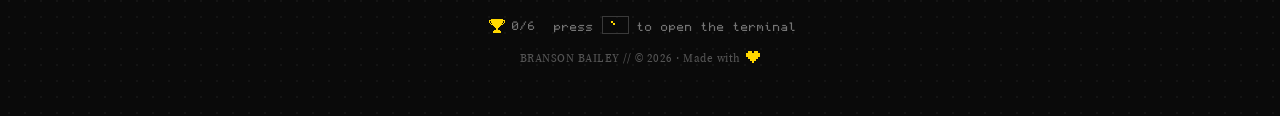
==== commit d265df61: "Bookshelf: update from Goodreads" ====
--- a/about/index.html
+++ b/about/index.html
@@ -83,7 +83,10 @@
   <div class="shelf">
     <div class="about-card shelf-now">
       <div class="stat-label">Now reading</div>
-      <p class="book-by">Between books right now.</p>
+      <a class="book" href="https://www.goodreads.com/book/show/46161158" rel="noopener">
+        <img class="book-cover" src="../books/46161158.png" width="80" height="120" alt="" loading="lazy">
+        <span class="book-text"><span class="book-title">Growing in Holiness: Understanding God&#x27;s Role and Yours</span><span class="book-by">R.C. Sproul</span></span>
+      </a>
     </div>
     <div class="about-card shelf-recent">
       <div class="stat-label">Recently finished</div>
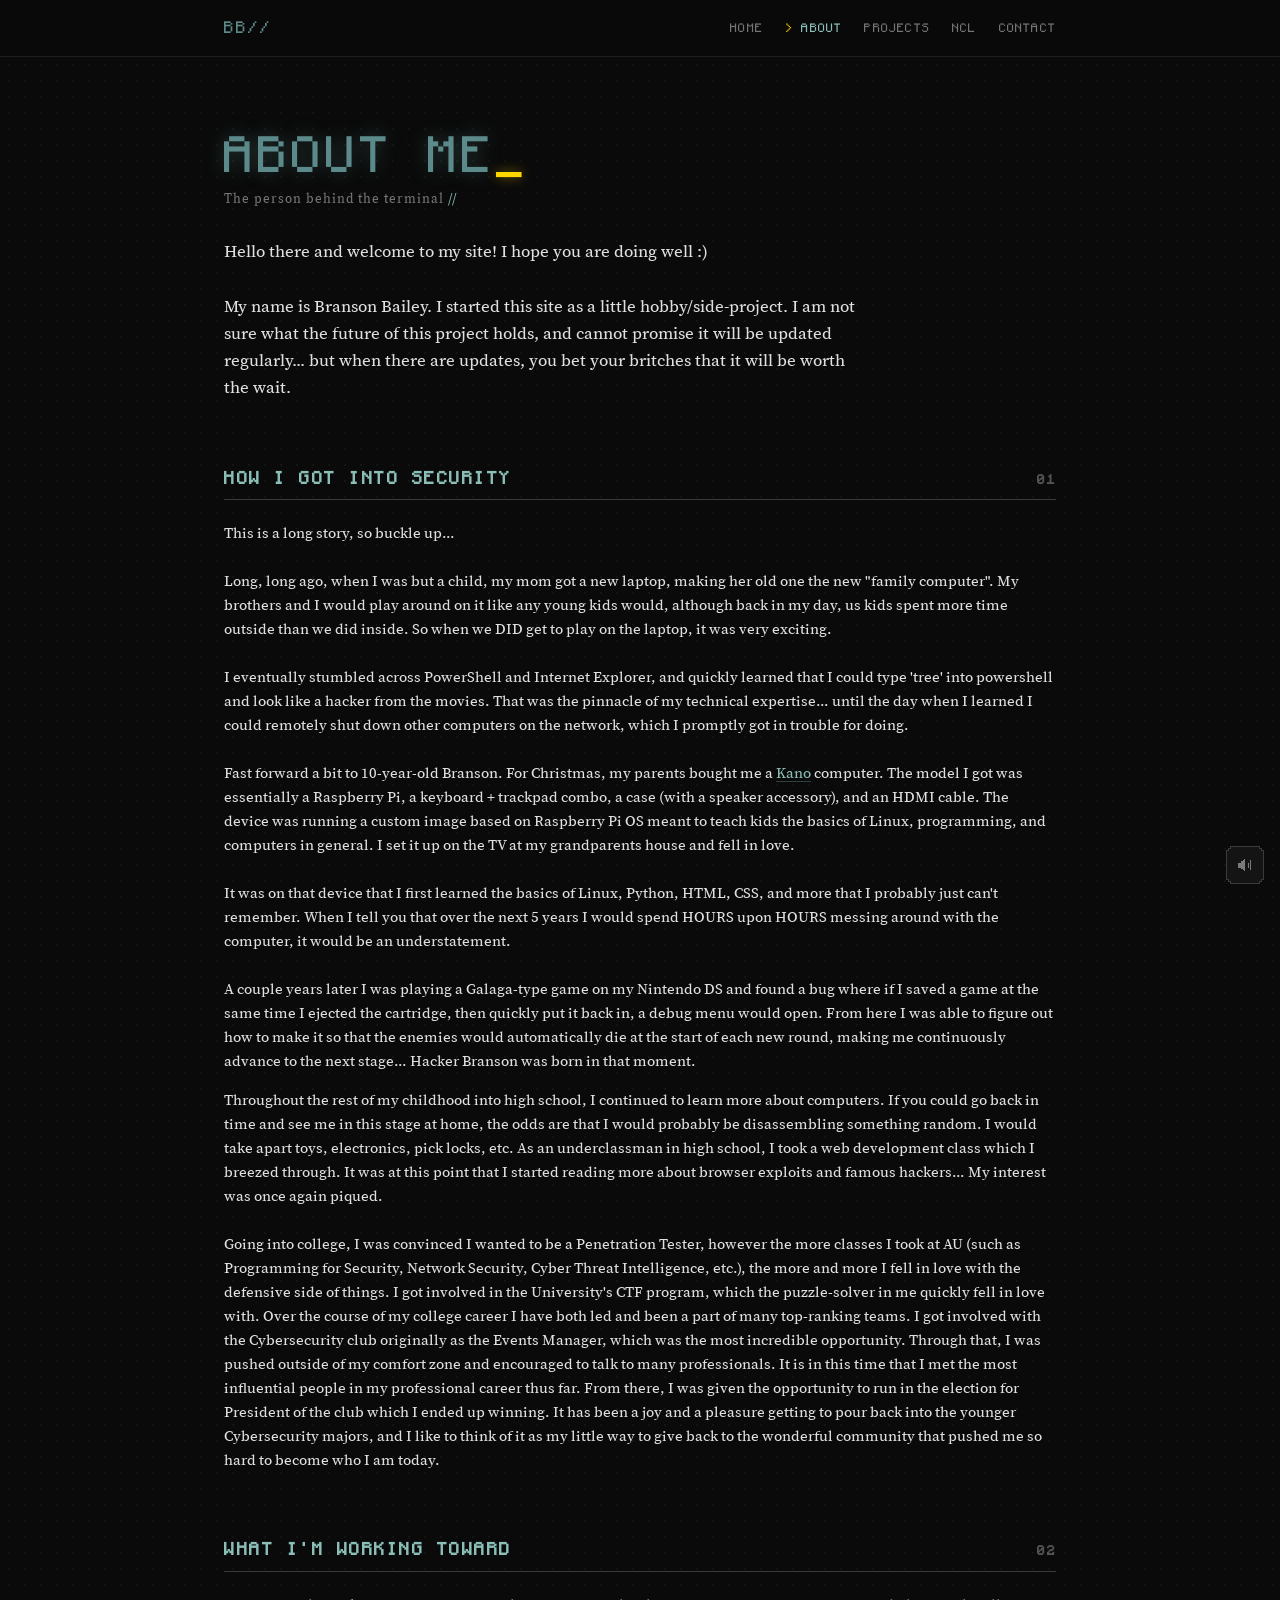
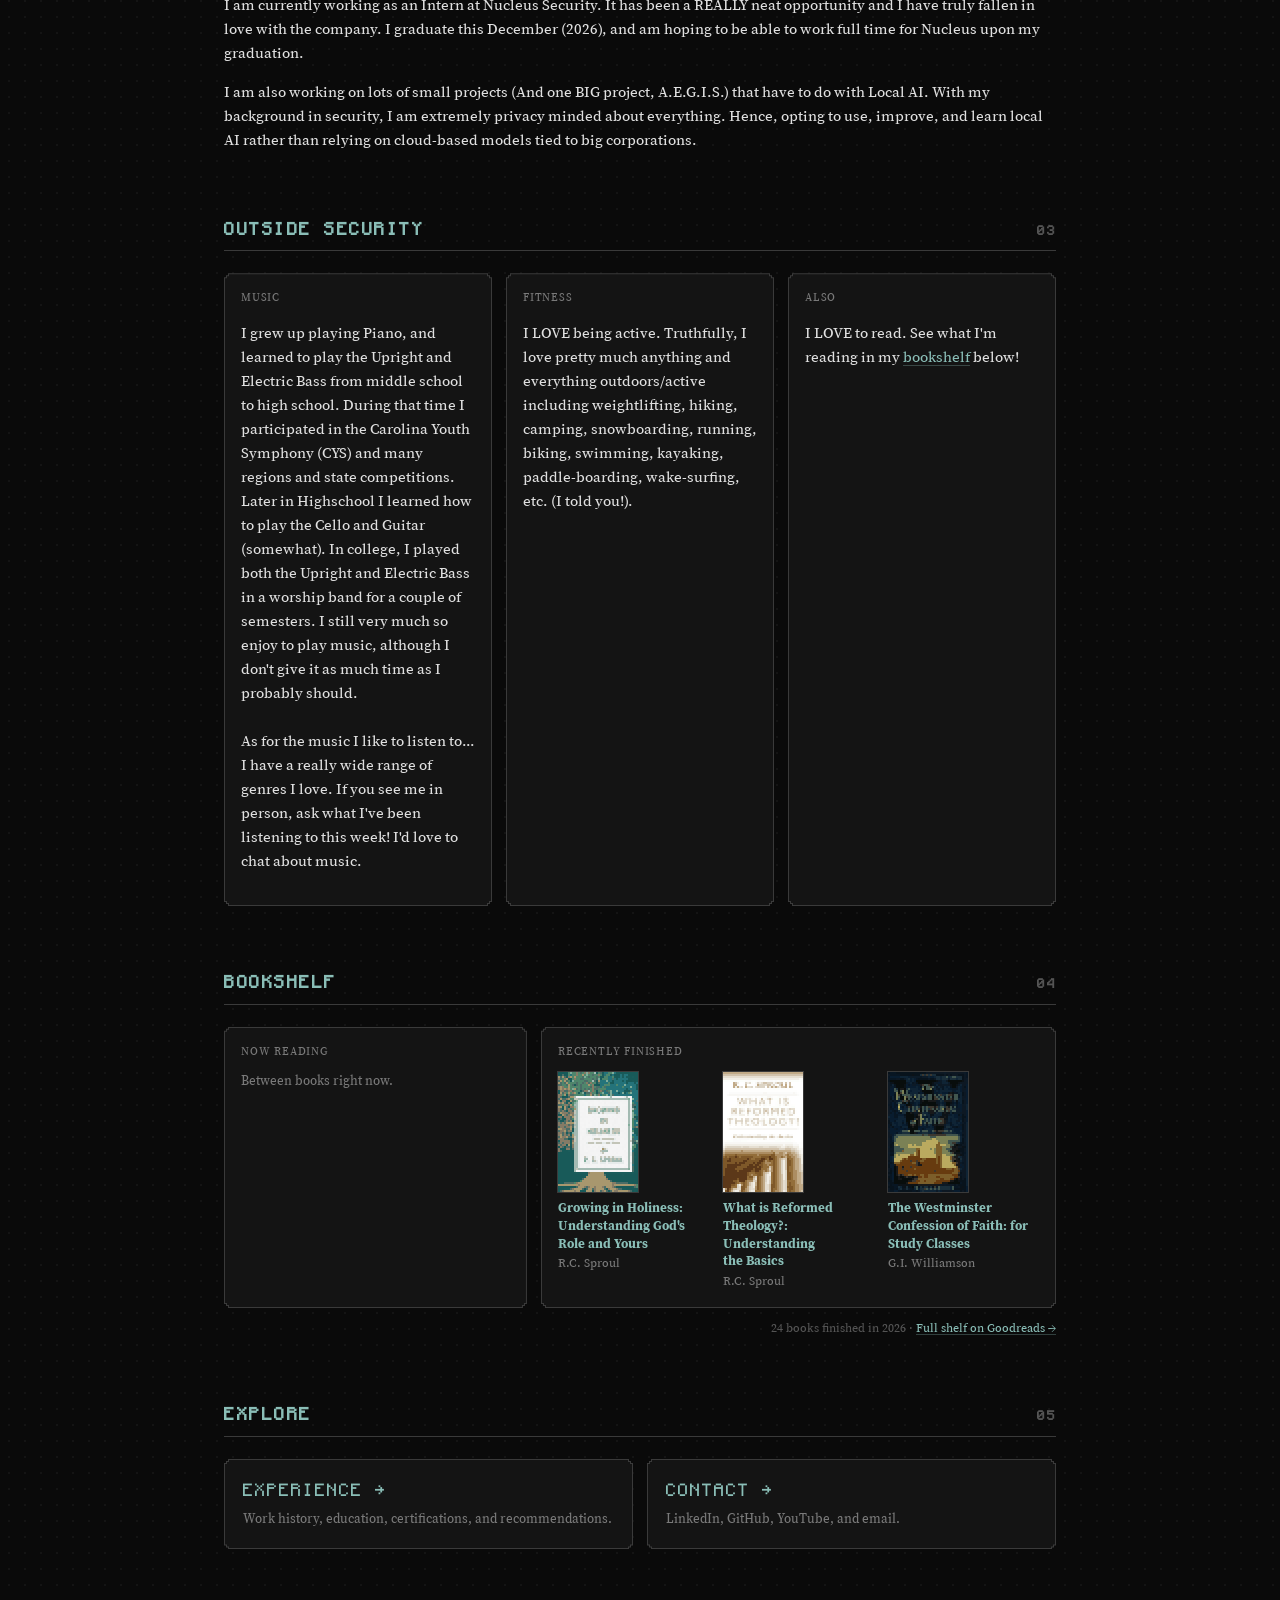
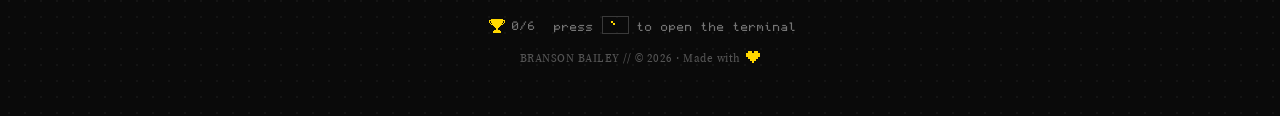
==== commit e5add771: "Bookshelf: update from Goodreads" ====
--- a/about/index.html
+++ b/about/index.html
@@ -83,14 +83,15 @@
   <div class="shelf">
     <div class="about-card shelf-now">
       <div class="stat-label">Now reading</div>
-      <a class="book" href="https://www.goodreads.com/book/show/46161158" rel="noopener">
-        <img class="book-cover" src="../books/46161158.png" width="80" height="120" alt="" loading="lazy">
-        <span class="book-text"><span class="book-title">Growing in Holiness: Understanding God&#x27;s Role and Yours</span><span class="book-by">R.C. Sproul</span></span>
-      </a>
+      <p class="book-by">Between books right now.</p>
     </div>
     <div class="about-card shelf-recent">
       <div class="stat-label">Recently finished</div>
       <div class="shelf-row">
+        <a class="book book-sm" href="https://www.goodreads.com/book/show/46161158" rel="noopener">
+          <img class="book-cover" src="../books/46161158.png" width="80" height="120" alt="" loading="lazy">
+          <span class="book-text"><span class="book-title">Growing in Holiness: Understanding God&#x27;s Role and Yours</span><span class="book-by">R.C. Sproul</span></span>
+        </a>
         <a class="book book-sm" href="https://www.goodreads.com/book/show/245121" rel="noopener">
           <img class="book-cover" src="../books/245121.png" width="80" height="120" alt="" loading="lazy">
           <span class="book-text"><span class="book-title">What is Reformed Theology?: Understanding the Basics</span><span class="book-by">R.C. Sproul</span></span>
@@ -99,14 +100,10 @@
           <img class="book-cover" src="../books/67818.png" width="80" height="120" alt="" loading="lazy">
           <span class="book-text"><span class="book-title">The Westminster Confession of Faith: for Study Classes</span><span class="book-by">G.I. Williamson</span></span>
         </a>
-        <a class="book book-sm" href="https://www.goodreads.com/book/show/28348" rel="noopener">
-          <img class="book-cover" src="../books/28348.png" width="80" height="120" alt="" loading="lazy">
-          <span class="book-text"><span class="book-title">Crime and Punishment</span><span class="book-by">Fyodor Dostoevsky</span></span>
-        </a>
       </div>
     </div>
   </div>
-  <p class="note shelf-note">23 books finished in 2026 &middot; <a href="https://www.goodreads.com/user/show/196218728" rel="noopener">Full shelf on Goodreads &rarr;</a></p>
+  <p class="note shelf-note">24 books finished in 2026 &middot; <a href="https://www.goodreads.com/user/show/196218728" rel="noopener">Full shelf on Goodreads &rarr;</a></p>
   <!-- reading:end -->
 
   <!-- ===================== NEXT ===================== -->
